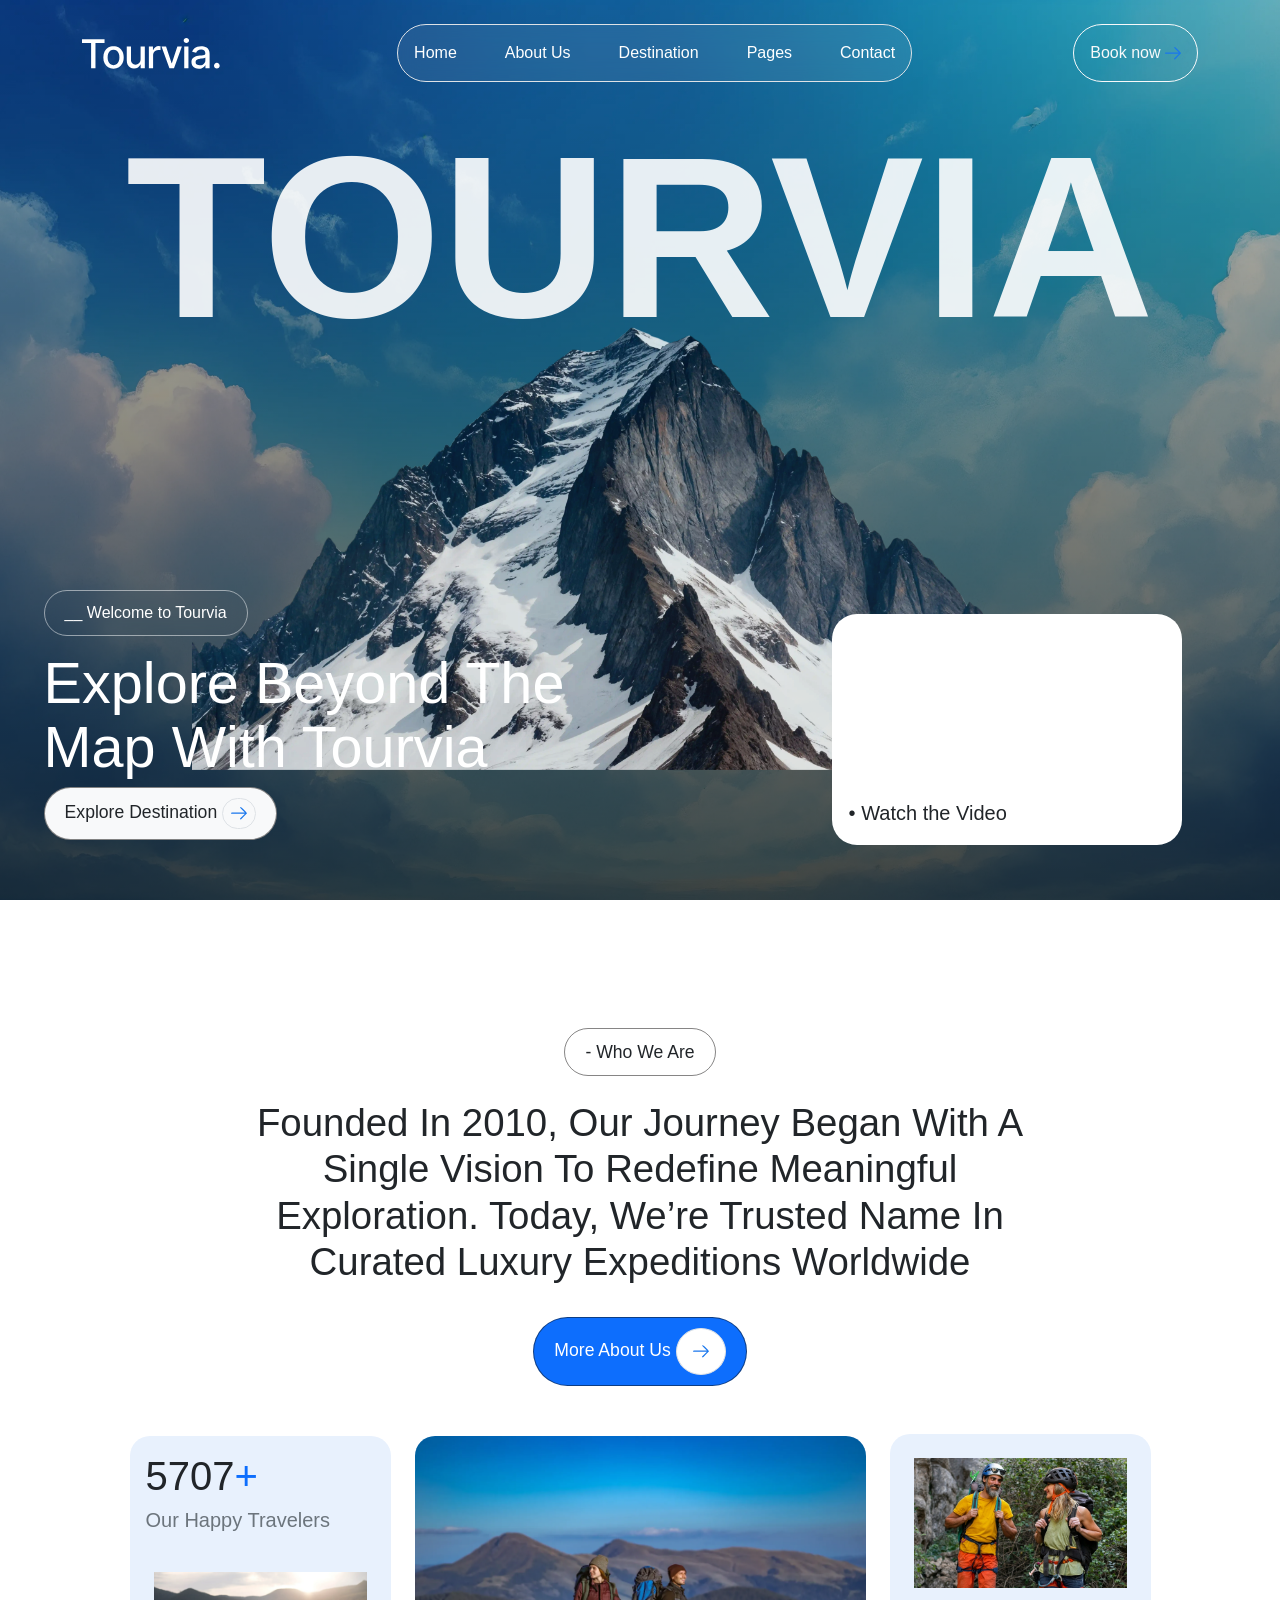
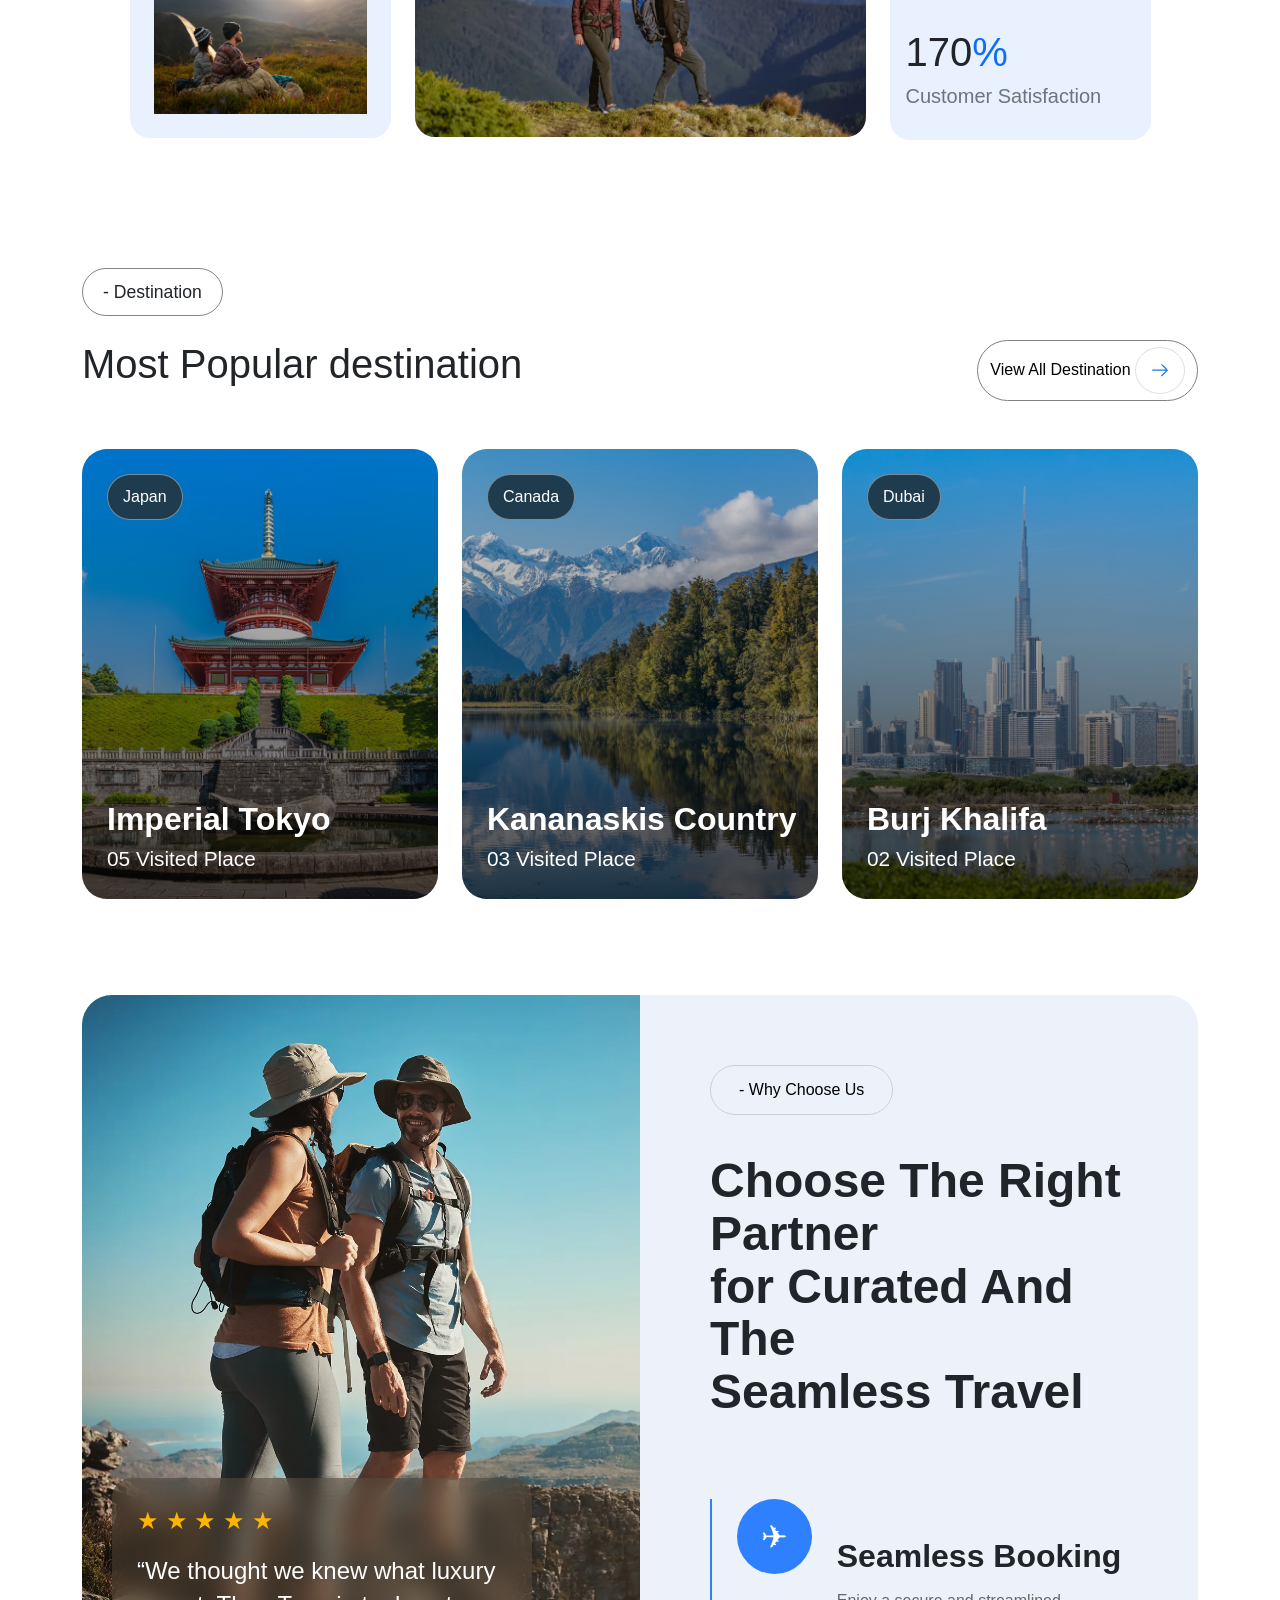
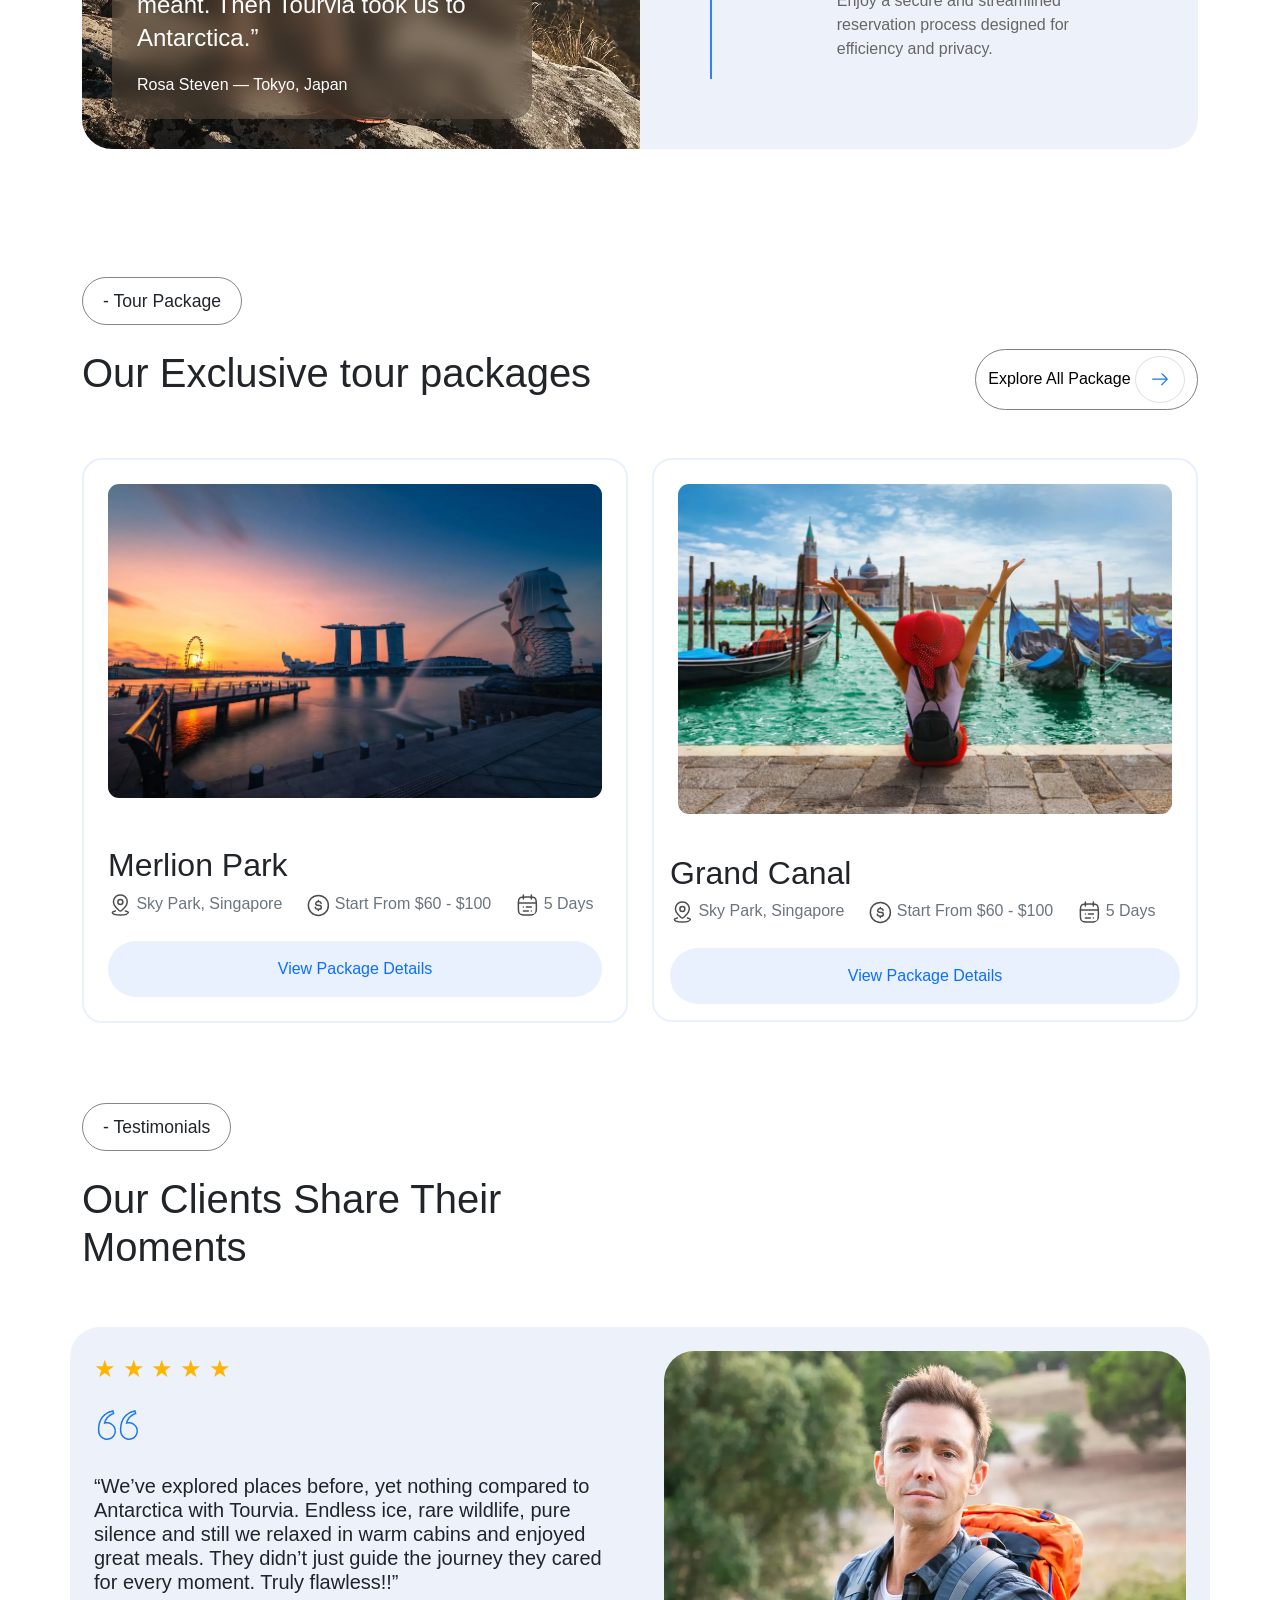
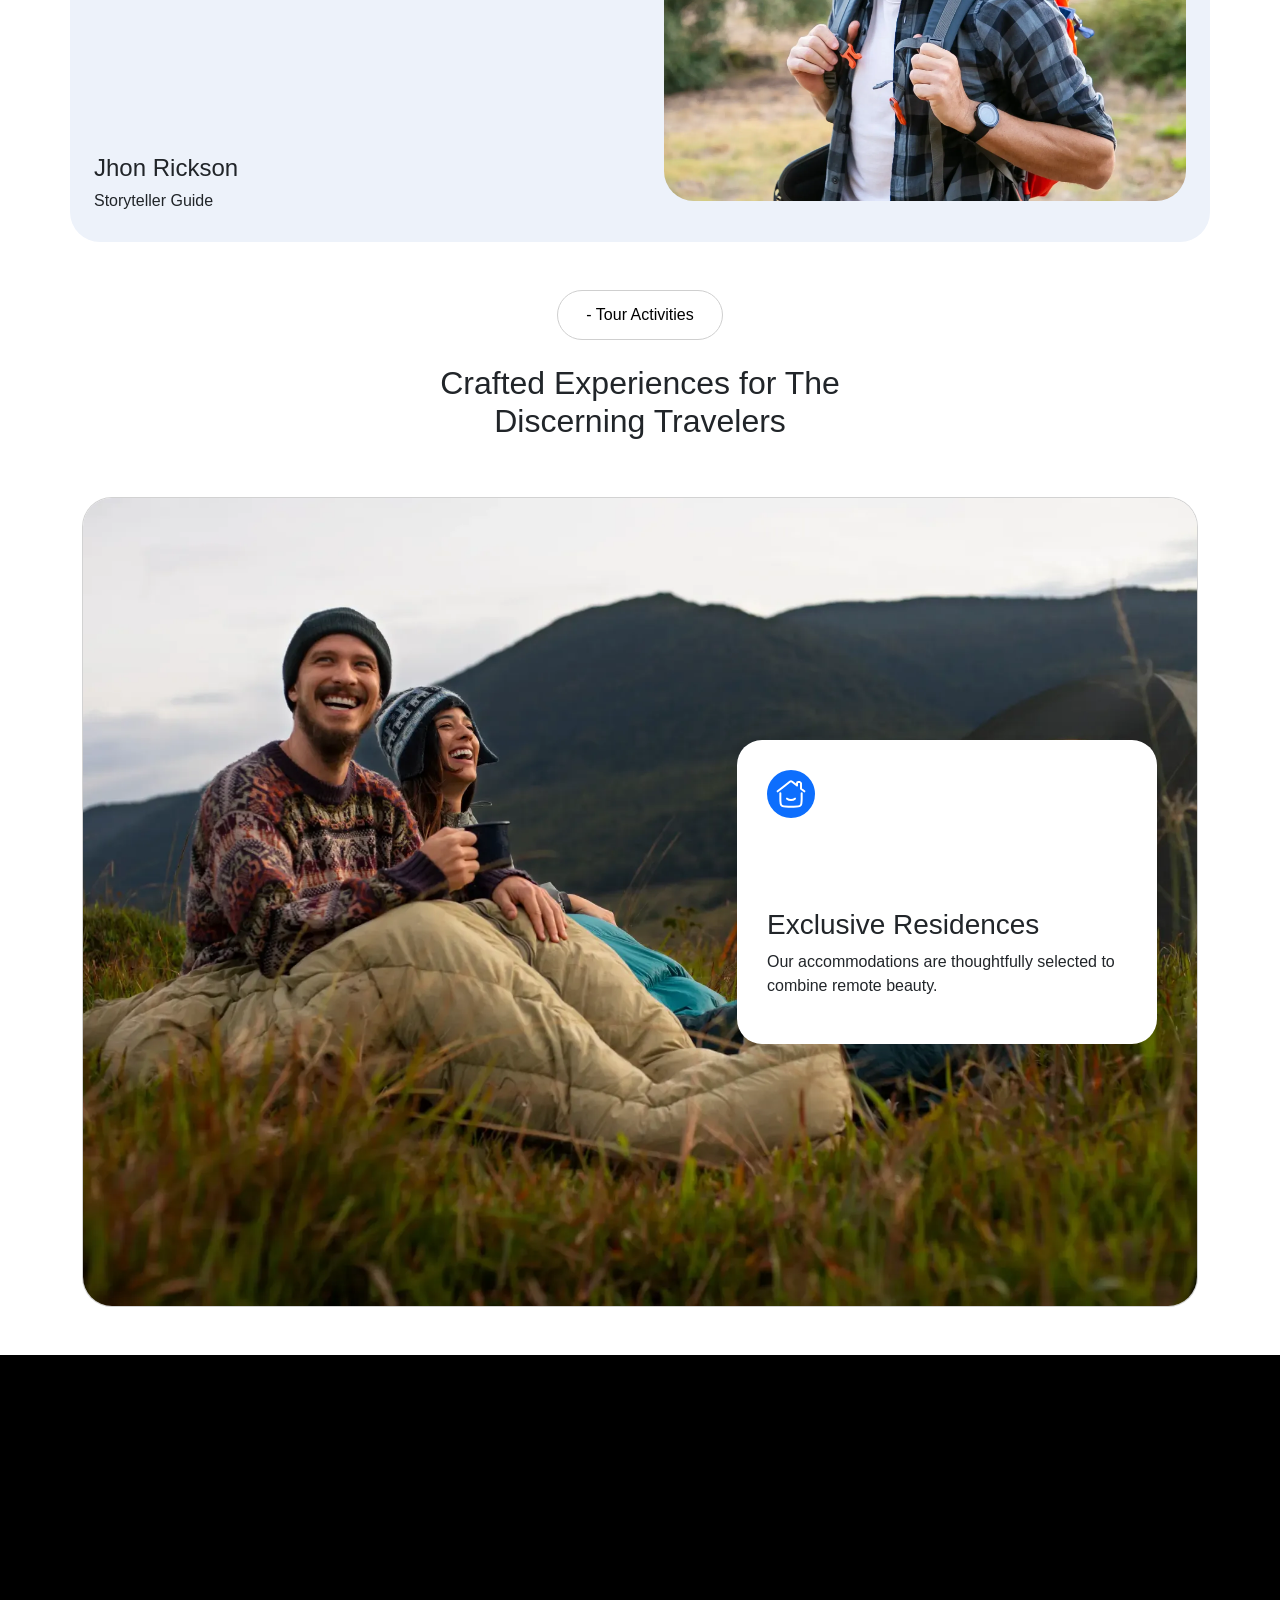
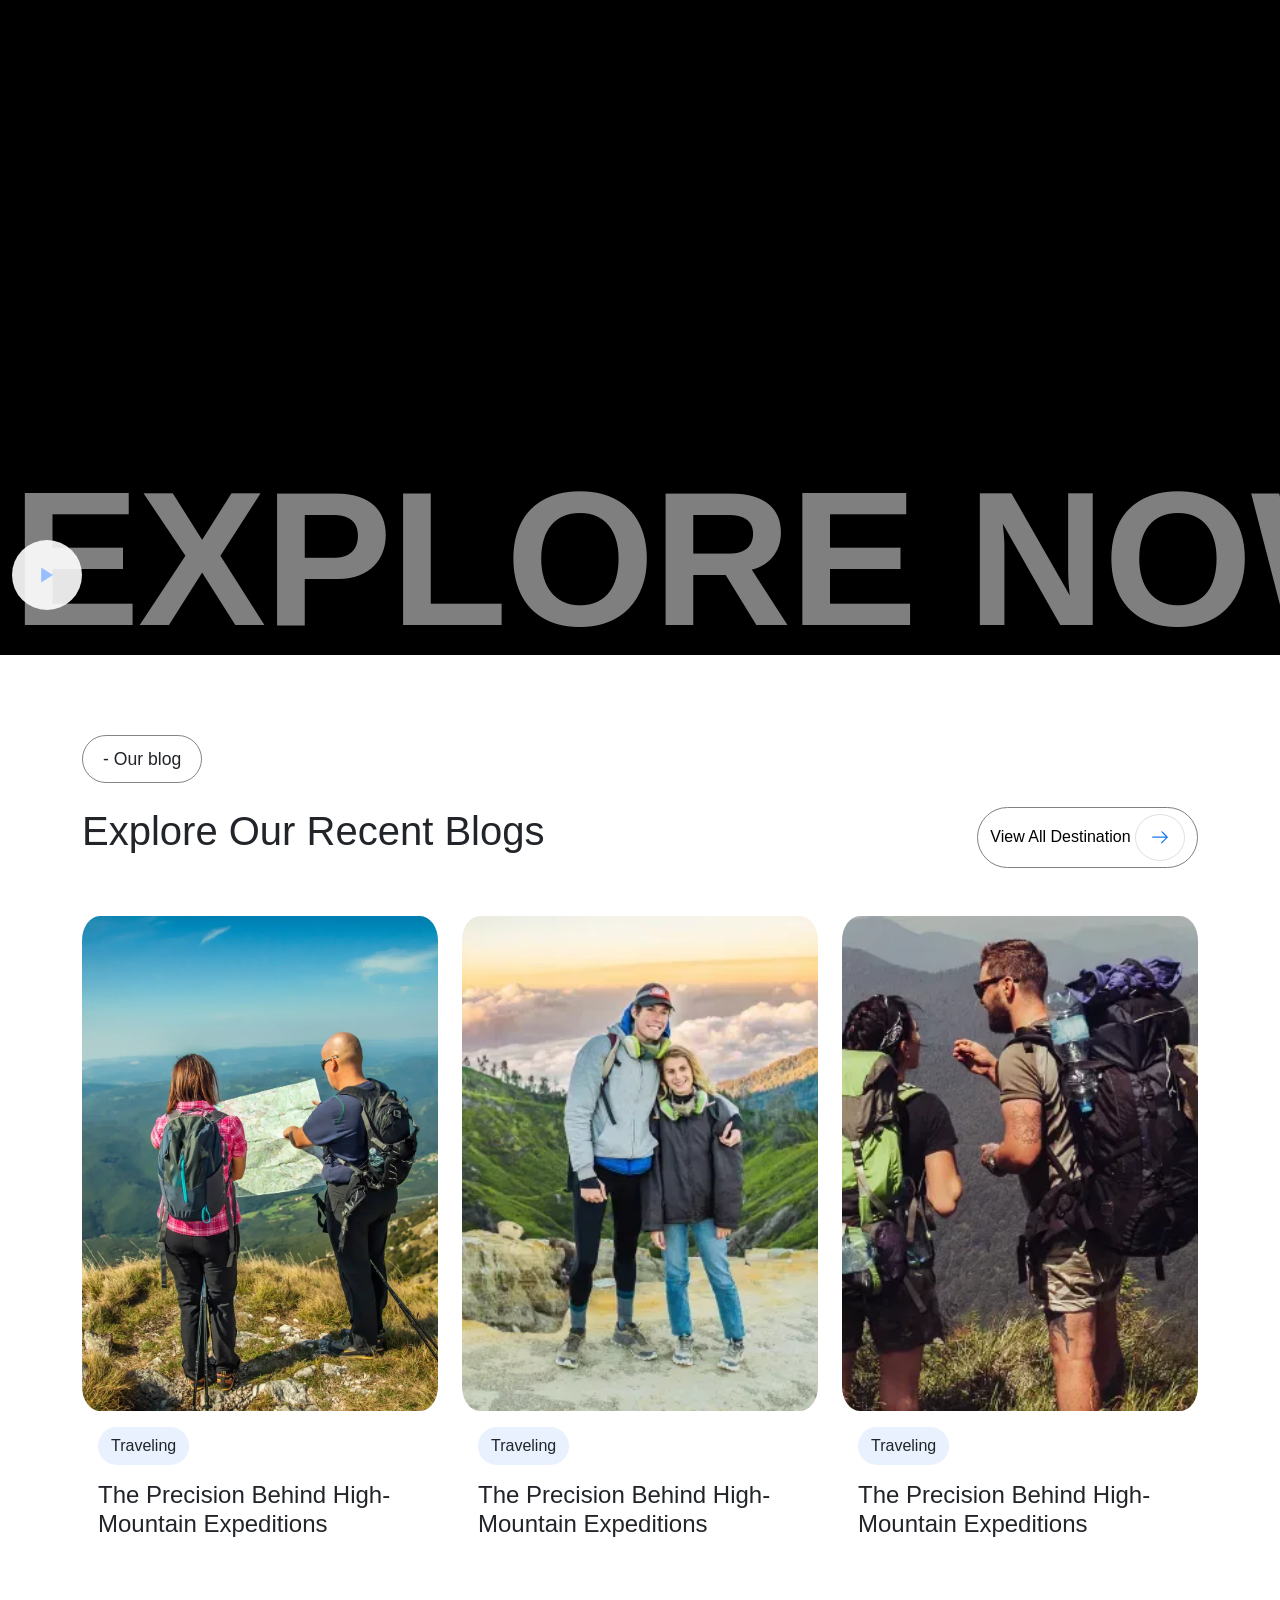
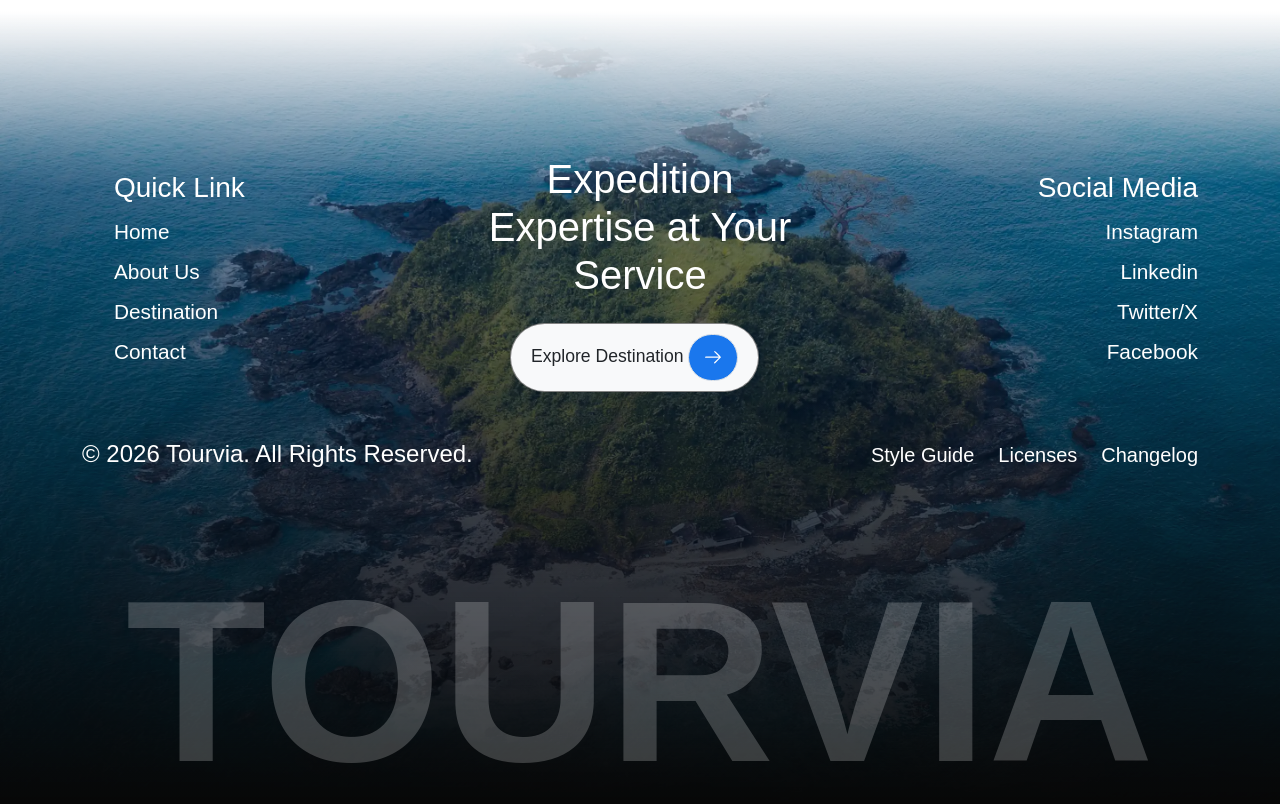
==== index.html @ 0fbc6fef "tourvia travel website" ====
<!doctype html>
<html lang="en">

<head>
    <meta charset="utf-8">
    <meta name="viewport" content="width=device-width, initial-scale=1">
    <title>Tourvia-Travel</title>
    <link rel="shortcut icon" href="./assest/favicon.svg" type="image/x-icon">
    <link href="https://cdn.jsdelivr.net/npm/bootstrap@5.3.8/dist/css/bootstrap.min.css" rel="stylesheet"
        integrity="sha384-sRIl4kxILFvY47J16cr9ZwB07vP4J8+LH7qKQnuqkuIAvNWLzeN8tE5YBujZqJLB" crossorigin="anonymous">
    <link rel="stylesheet" href="style.css">
</head>

<body>

    <section class="hero">
        <header>

            <nav class="navbar navbar-expand-lg mt-3">
                <div class="container">
                    <a class="navbar-brand" href="#"><img src="./assest/tourvia-logo.svg" alt=""></a>
                    <button class="navbar-toggler" type="button" data-bs-toggle="collapse"
                        data-bs-target="#navbarSupportedContent" aria-controls="navbarSupportedContent"
                        aria-expanded="false" aria-label="Toggle navigation">
                        <span class="navbar-toggler-icon"></span>
                    </button>
                    <div class="collapse navbar-collapse" id="navbarSupportedContent">
                        <ul class="navbar-nav  mx-auto border rounded-pill p-2">
                            <li class="nav-item">
                                <a class="nav-link active" aria-current="page" href="#">Home</a>
                            </li>
                            <li class="nav-item">
                                <a class="nav-link" href="#">About Us</a>
                            </li>
                            <li class="nav-item">
                                <a class="nav-link active" aria-current="page" href="#">Destination</a>
                            </li>
                            <li class="nav-item dropdown">
                                <a class="nav-link" href="#" role="button" data-bs-toggle="dropdown"
                                    aria-expanded="false">
                                    Pages
                                </a>

                            </li>
                            <li class="nav-item">
                                <a class="nav-link" aria-disabled="true">Contact</a>
                            </li>
                        </ul>
                        <form class="d-flex" role="search">
                            <button class="btn btn-outline-light rounded-pill p-3" type="submit">Book now <img
                                    src="./assest/arrow.svg" alt=""></button>
                        </form>
                    </div>

                </div>
            </nav>
        </header>

        <div class="container">
            <div class="row">
                <div class="col-12">
                    <h6 class="tourvia">TOURVIA</h6>
                    <img src="./assest/mountain-img.webp" alt="" class="img-fluid mountain">
                </div>
            </div>

            <div class="hero-content">
                <div class="container">
                    <div class="row align-items-end">
                        <div class="col-lg-7">
                            <div class="welcome-badge">
                                __ Welcome to Tourvia
                            </div>

                            <h1 class="hero-heading">
                                Explore Beyond The <br>
                                Map With Tourvia
                            </h1>

                            <button class="btn more btn-outline-primary text-dark bg-light">Explore Destination <img
                                    src="./assest/arrow.svg" alt="" class="border p-2 rounded-pill">
                            </button>
                        </div>

                        <div class="col-lg-5 d-flex justify-content-lg-end mt-4 mt-lg-0">
                            <div class="hero-content-right">
                                <div class="video">
                                    <div class="card video-card control">
                                        <video autoplay muted loop playsinline>
                                            <source src="./assest/vedio.mp4" type="video/mp4">
                                        </video>

                                        <div class="card-body">
                                            <h5>• Watch the Video</h5>
                                        </div>
                                    </div>
                                </div>
                            </div>
                        </div>

                    </div>
                </div>
            </div>
        </div>
    </section>

    <main>
        <section id="about">
            <div class="container mt-5">
                <div class="row">
                    <div class="col-12 d-flex justify-content-center align-items-center">
                        <button class="btn who-badge">
                            - Who We Are
                        </button>

                    </div>
                </div>

                <div class="row mt-4 text-center about-des">
                    <p>Founded in 2010, our journey Began With A <br>
                        Single Vision to Redefine Meaningful <br>
                        exploration. Today, we’re trusted name in <br>
                        curated luxury expeditions worldwide</p>
                </div>

                <div class="row mt-3">
                    <div class="col-12 d-flex justify-content-center align-items-center">
                        <button class="btn more bg-primary">More About Us <img src="./assest/arrow.svg" alt=""
                                class="border p-3 rounded-circle img"></button>
                    </div>
                </div>

                <div class="row mt-5 mb-5 d-flex justify-content-center align-items-center">
                    <div class="col-12 col-md-3">
                        <div class="card about-card">
                            <div class="card-body">
                                <h1 class="card-title about-card-title">5707<span class="text-primary">+</span></h1>
                                <h5 class="card-text text-secondary">Our Happy Travelers</h5>
                            </div>
                            <img src="./assest/about-card-img.webp" class="card-img-top p-4" alt="...">
                        </div>
                    </div>

                    <div class="col-12 col-md-5">
                        <div class="card about-card">
                            <img src="./assest/about-img-2.webp" class="card-img-top" alt="...">
                        </div>
                    </div>

                    <div class="col-12 col-md-3">
                        <div class="card about-card">
                            <img src="./assest/img-4.webp" class="card-img-top p-4" alt="...">
                            <div class="card-body mb-3">
                                <h1 class="card-title about-card-title">170<span class="text-primary">%</span></h1>
                                <h5 class="card-text text-secondary">Customer Satisfaction</h5>
                            </div>
                        </div>
                    </div>
                </div>
            </div>
        </section>

        <section id="destination">
            <div class="container">
                <div class="row">
                    <div class="col-12">
                        <button class="btn who-badge">
                            - Destination
                        </button>
                    </div>
                </div>

                <div class="row mb-5">
                    <div class="col-12 col-md-6 mt-4">
                        <h1>Most Popular destination</h1>
                    </div>

                    <div class="col-12 col-md-6 mt-4 text-end">
                        <button class="btn btn-outline-primary view-btn rounded-pill">View All Destination <img
                                src="./assest/arrow.svg" alt="" class="border p-3 rounded-circle"></button>
                    </div>
                </div>

                <div class="row mb-5 g-4">
                    <div class="col-12 col-md-4">
                        <div class="card destination-card">
                            <img src="./assest/destination-img.webp" class="card-img-top" alt="Japan">
                            <button class="destination-btn">
                                Japan
                            </button>
                            <div class="destination-content">
                                <h3>Imperial Tokyo</h3>
                                <p>05 Visited Place</p>
                            </div>

                        </div>
                    </div>

                    <div class="col-12 col-md-4">
                        <div class="card destination-card">
                            <img src="./assest/canada.webp" class="card-img-top" alt="Japan">
                            <button class="destination-btn">
                                Canada
                            </button>
                            <div class="destination-content">
                                <h3>Kananaskis Country</h3>
                                <p>03 Visited Place</p>
                            </div>
                        </div>
                    </div>

                    <div class="col-12 col-md-4">
                        <div class="card destination-card">
                            <img src="./assest/dubai.webp" class="card-img-top" alt="Japan">
                            <button class="destination-btn">
                                Dubai
                            </button>
                            <div class="destination-content">
                                <h3>Burj Khalifa</h3>
                                <p>02 Visited Place</p>
                            </div>
                        </div>
                    </div>
                </div>
            </div>
        </section>

        <section class="choose-section py-5">
            <div class="container">
                <div class="row g-0 choose-wrapper d-flex justify-content-between">
                    <div class="col-lg-6">
                        <div class="choose-image">
                            <img src="./assest/rating.webp" alt="travelers" class="img-fluid">
                            <div class="review-card">
                                <div class="stars">
                                    ★ ★ ★ ★ ★
                                </div>
                                <p>
                                    “We thought we knew what luxury meant.
                                    Then Tourvia took us to Antarctica.”
                                </p>
                                <h6>Rosa Steven — Tokyo, Japan</h6>
                            </div>

                        </div>
                    </div>
                    <div class="col-lg-6">
                        <div class="choose-content">
                            <button class="choose-btn">
                                - Why Choose Us
                            </button>
                            <h3>
                                Choose The Right Partner <br>
                                for Curated And The <br>
                                Seamless Travel
                            </h3>
                            <div class="feature-box">
                                <div class="feature-line"></div>
                                <div class="feature-icon">
                                    ✈
                                </div>
                                <div class="feature-text">
                                    <h3>Seamless Booking</h3>
                                    <p>
                                        Enjoy a secure and streamlined reservation
                                        process designed for efficiency and privacy.
                                    </p>
                                </div>
                            </div>
                        </div>
                    </div>
                </div>
            </div>
        </section>

        <section id="package">
            <div class="container">
                <div class="row">
                    <div class="col">
                        <button class="btn who-badge">
                            - Tour Package
                        </button>
                    </div>
                </div>

                <div class="row mb-5">
                    <div class="col-12 col-md-6 mt-4">
                        <h1>Our Exclusive tour packages</h1>
                    </div>

                    <div class="col-12 col-md-6 mt-4 text-end">
                        <button class="btn btn-outline-primary view-btn rounded-pill">Explore All Package <img
                                src="./assest/arrow.svg" alt="" class="border p-3 rounded-circle"></button>
                    </div>
                </div>

                <div class="row">
                    <div class="col-12 col-md-6">

                        <div class="card package-card">
                            <img src="./assest/merlion-park.webp" class="card-img-top p-4 package-img" alt="...">
                            <div class="card-body p-4">
                                <h2 class="card-title">Merlion Park</h2>
                                <div class="address d-flex gap-4 text-secondary">
                                    <h6> <img src="./assest/location.svg" alt=""> Sky Park, Singapore</h6>
                                    <h6> <img src="./assest/dolar-icon.svg" alt=""> Start From $60 - $100</h6>
                                    <h6> <img src="./assest/calender icon.svg" alt=""> 5 Days</h6>
                                </div>
                                <a href="#"
                                    class="btn package-btn btn-outline-primary d-grid mt-3 rounded-pill p-3 border-0">View
                                    Package Details</a>
                            </div>
                        </div>

                    </div>


                    <div class="col-12 col-md-6">

                        <div class="card package-card">
                            <img src="./assest/grand canal.webp" class="card-img-top p-4 package-img" alt="...">
                            <div class="card-body p-3">
                                <h2 class="card-title mt-0">Grand Canal</h2>
                                <div class="address d-flex gap-4 text-secondary">
                                    <h6> <img src="./assest/location.svg" alt=""> Sky Park, Singapore</h6>
                                    <h6> <img src="./assest/dolar-icon.svg" alt=""> Start From $60 - $100</h6>
                                    <h6> <img src="./assest/calender icon.svg" alt=""> 5 Days</h6>
                                </div>
                                <a href="#"
                                    class="btn package-btn btn-outline-primary d-grid mt-3 rounded-pill p-3 border-0">View
                                    Package Details</a>
                            </div>
                        </div>

                    </div>
                </div>
            </div>
        </section>

        <section id="testimonials">
            <div class="container">
                <div class="row">
                    <div class="col">
                        <button class="btn who-badge">
                            - Testimonials
                        </button>
                    </div>
                </div>

                <div class="row mb-5">
                    <div class="col-12 col-md-6 mt-4">
                        <h1>Our Clients Share Their Moments
                        </h1>
                    </div>
                </div>
            </div>

            <div class="container">
                <div class="row testimonials-wrapper">
                    <div class="col-lg-6 p-4">

                        <div class="stars">
                            ★ ★ ★ ★ ★
                        </div>

                        <img src="./assest/quote-icon.svg" alt="">
                        <h5 class="mt-4 mb-5">“We’ve explored places before, yet nothing compared to Antarctica with
                            Tourvia.
                            Endless ice,
                            rare wildlife, pure silence and still we relaxed in warm cabins and enjoyed great meals.
                            They didn’t just guide the journey they cared for every moment. Truly flawless!!” </h5>

                        <h4 class="mt-5 name">Jhon Rickson</h4>
                        <h6>Storyteller Guide</h6>
                    </div>

                    <div class="col-12 col-lg-6 p-4 text-end">
                        <img src="./assest/testimonials-img.webp" alt="" class="img-fluid testimonials-img">
                    </div>
                </div>
            </div>
        </section>

        <section id="tour" class="mt-5">

            <div class="container mt-5">
                <div class="row mt-5">
                    <div class="col-12 tour-col text-center">
                        <button class="choose-btn">
                            - Tour Activities
                        </button>
                        <h2 class="mt-4">
                            Crafted Experiences for The <br>
                            Discerning Travelers
                        </h2>

                    </div>
                </div>

                <div class="row mt-5 mb-5">
                    <div class="col-12">

                        <div class="card tour-card">
                            <img src="./assest/tour-img.webp" class="card-img-top img-fluid" alt="...">

                            <div class="tour-info-card" id="tourCard1">
                                <div class="tour-icon">
                                    <img src="./assest/residence.svg" alt="" class="bg-primary rounded-circle p-2">
                                </div>
                                <h3 class="tour-title">Exclusive Residences</h3>
                                <p class="tour-desc">Our accommodations are thoughtfully selected to combine remote
                                    beauty.</p>
                            </div>

                            <div class="tour-info-card" id="tourCard2">
                                <div class="tour-icon">
                                    <img src="./assest/residence.svg" alt="">
                                </div>
                                <h3 class="tour-title">Exceptional Packages</h3>
                                <p class="tour-desc">Our journeys are thoughtfully structured to deliver exceptional
                                    experiences.</p>
                            </div>

                            <div class="tour-info-card" id="tourCard3">
                                <div class="tour-icon">
                                    <img src="./assest/residence.svg" alt="">
                                </div>
                                <h3 class="tour-title">Seamless Booking</h3>
                                <p class="tour-desc">Enjoy a secure and streamlined reservation process designed for
                                    efficiency.</p>
                            </div>
                        </div>
                    </div>
                </div>
            </div>
        </section>

        <section class="video-section">
            <div class="container-fluid mb-5">
                <div class="row">
                    <div class="video-text">
                        <div class="video-text-track">
                            <span>EXPLORE NOW&nbsp;&nbsp;&nbsp;</span>
                            <span>EXPLORE NOW&nbsp;&nbsp;&nbsp;</span>
                            <span>EXPLORE NOW&nbsp;&nbsp;&nbsp;</span>
                            <span>EXPLORE NOW&nbsp;&nbsp;&nbsp;</span>
                            <span aria-hidden="true">EXPLORE NOW&nbsp;&nbsp;&nbsp;</span>
                            <span aria-hidden="true">EXPLORE NOW&nbsp;&nbsp;&nbsp;</span>
                            <span aria-hidden="true">EXPLORE NOW&nbsp;&nbsp;&nbsp;</span>
                            <span aria-hidden="true">EXPLORE NOW&nbsp;&nbsp;&nbsp;</span>
                        </div>
                    </div>
                    <div class="video-play-wrapper">
                        <video autoplay muted loop playsinline class="bg-video">
                            <source src="./assest/explore.mp4" type="video/mp4">
                        </video>
                        <button class="play-btn">
                            <svg width="20" height="20" viewBox="0 0 24 24" fill="#2f80ff">
                                <polygon points="5,3 19,12 5,21" />
                            </svg>
                        </button>
                    </div>
                </div>
            </div>
        </section>

        <section id="block">
            <div class="container">
                <div class="row">
                    <div class="col-12">
                        <button class="btn who-badge">
                            - Our blog
                        </button>
                    </div>
                </div>

                <div class="row mb-5">
                    <div class="col-12 col-md-6 mt-4">
                        <h1>Explore Our Recent Blogs</h1>
                    </div>

                    <div class="col-12 col-md-6 mt-4 text-end">
                        <button class="btn btn-outline-primary view-btn rounded-pill">View All Destination <img
                                src="./assest/arrow.svg" alt="" class="border p-3 rounded-circle">
                    </div>
                </div>

                <div class="row">

                    <div class="col-12 col-md-4">

                        <div class="card blog-card border-0">
                            <img src="./assest/69af9604874b345ce9489f65_couple-looking-map-nanos-plateau-slovenia-overlooking-vipava-valley-p-2000.webp"
                                class="card-img-top blog-img img-fluid" alt="...">
                            <div class="card-body">
                                <a href="#" class="btn travel-btn rounded-pill">Traveling</a>

                                <h4 class="card-title mt-3">The Precision Behind High-Mountain Expeditions</h4>

                            </div>
                        </div>
                    </div>

                    <div class="col-12 col-md-4">

                        <div class="card blog-card border-0">
                            <img src="./assest/69a93dbfc8935ad257159ca0_blog-img-2-p-800.webp"
                                class="card-img-top blog-img img-fluid" alt="...">
                            <div class="card-body">
                                <a href="#" class="btn travel-btn rounded-pill">Traveling</a>

                                <h4 class="card-title mt-3">The Precision Behind High-Mountain Expeditions</h4>

                            </div>
                        </div>
                    </div>

                    <div class="col-12 col-md-4">

                        <div class="card blog-card border-0">
                            <img src="./assest/blog-img-3-p-800.webp" class="card-img-top blog-img img-fluid" alt="...">
                            <div class="card-body">
                                <a href="#" class="btn travel-btn rounded-pill">Traveling</a>

                                <h4 class="card-title mt-3">The Precision Behind High-Mountain Expeditions</h4>

                            </div>
                        </div>
                    </div>
                </div>
            </div>
        </section>

    </main>

    <footer>

        <div class="footer mt-5">

            <div class="container mt-5">

                <div class="row mt-5 d-flex justify-content-between">
                    <div class="col-12 col-md-4 text-white">

                        <ul class="mt-5 footer-link">
                            <li>
                                <h3>Quick Link</h3>
                            </li>
                            <li>Home</li>
                            <li>About Us</li>
                            <li>Destination</li>
                            <li>Contact</li>
                        </ul>
                    </div>

                    <div class="col-12 col-md-4 mt-5">

                        <h1 class="service text-center">Expedition Expertise at
                            Your Service</h1>

                        <button class="btn more btn-outline-primary text-dark bg-light ms-5 mt-3">Explore Destination
                            <img src="./assest/arrow-white.svg" alt="" class="border p-3 rounded-pill arrow-white">
                        </button>
                    </div>

                    <div class="col-12 col-md-4 text-white text-end">

                        <ul class="mt-5 footer-link">
                            <li>
                                <h3>Social Media</h3>
                            </li>
                            <li>Instagram</li>
                            <li>Linkedin</li>
                            <li>Twitter/X</li>
                            <li>Facebook</li>
                        </ul>
                    </div>
                </div>

                <div class="row mt-5 d-flex justify-content-between">
                    <div class="col-12 col-md-6">
                        <h4 class="text-white">© 2026 Tourvia. All Rights Reserved.</h4>
                    </div>

                    <div class="col-12 col-md-6">
                        <ul class="text-white d-flex gap-4 fs-5 text-end justify-content-end ">
                            <li>Style Guide</li>
                            <li>Licenses</li>
                            <li> Changelog</li>

                        </ul>
                </div>
                </div>

               <div class="row mt-5">
                <div class="col-12">
                    <h6 class="tourvia-2 text-white">TOURVIA</h6>
                    <img src="./assest/mountain-img.webp" alt="" class="img-fluid mountain">
                </div>
            </div>
            </div>
        </div>






    </footer>


    <script>

        const tourSection = document.getElementById('tour'); // targets the section
        const cards = [
            { el: document.getElementById('tourCard1'), start: 120, end: 10 },
            { el: document.getElementById('tourCard2'), start: 160, end: 45 },
            { el: document.getElementById('tourCard3'), start: 200, end: 80 },
        ];

        window.addEventListener('scroll', () => {
            const rect = tourSection.getBoundingClientRect();
            const windowHeight = window.innerHeight;

            // progress 0 = section top hits bottom of screen, 1 = section top hits top of screen
            const progress = (windowHeight - rect.top) / (windowHeight + rect.height);
            const clamped = Math.min(Math.max(progress, 0), 1);

            cards.forEach(card => {
                if (!card.el) return;
                const topPercent = card.start - (clamped * (card.start - card.end));
                card.el.style.top = topPercent + '%';
            });
        });
    </script>


    <script src="https://cdn.jsdelivr.net/npm/bootstrap@5.3.8/dist/js/bootstrap.bundle.min.js"
        integrity="sha384-FKyoEForCGlyvwx9Hj09JcYn3nv7wiPVlz7YYwJrWVcXK/BmnVDxM+D2scQbITxI"
        crossorigin="anonymous"></script>
</body>

</html>
---- style.css ----
* {
  margin: 0;
  padding: 0;
  box-sizing: border-box;
}

body {
  overflow-x: hidden;
  font-family: sans-serif;
}

.hero {
  position: relative;
  width: 100%;
  min-height: 100vh;
  overflow: hidden;
  background-image: url("./assest/hero-bg-image.webp");
  background-size: cover;
  background-position: center;
  background-repeat: no-repeat;
  color: white;
}

/* dark overlay */
.hero::before {
  content: "";
  position: absolute;
  inset: 0;
  background: linear-gradient(
    to bottom,
    rgba(0, 0, 0, 0.2),
    rgba(0, 0, 0, 0.7)
  );
  z-index: 1;
}

header {
  position: relative;
  z-index: 10;
}

.navbar-nav {
  gap: 2rem;
  background: rgba(255, 255, 255, 0.08);
  backdrop-filter: blur(10px);
}

.nav-link {
  color: white !important;
  font-size: 1rem;
}

.btn {
  font-size: 1rem;
}

/* big text */
.tourvia {
  position: relative;
  z-index: 2;
  font-size: clamp(5rem, 18vw, 17rem);
  text-align: center;
  font-weight: 700;
  opacity: 0.9;
  line-height: 1;
  margin-top: 2rem;
}

/* mountain image */
.mountain {
  position: absolute;
  top: 36%;
  left: 50%;
  transform: translateX(-50%);
  width: 70%;
  max-width: 900px;
  z-index: 3;
  opacity: 0.6;
}

/* bottom content */
.hero-content {
  position: absolute;
  bottom: 60px;
  left: -3%;
  width: 100%;
  z-index: 5;
}

.welcome-badge {
  display: inline-flex;
  align-items: center;
  padding: 10px 20px;
  border: 1px solid rgba(255, 255, 255, 0.5);
  border-radius: 50px;
  font-size: 1rem;
  margin-bottom: 1rem;
  backdrop-filter: blur(10px);
}

.hero-heading {
  font-size: clamp(1rem, 4.5vw, 5rem);
  font-weight: 200;
  line-height: 1.1;
  max-width: 700px;
}
.hero-content-right {
  position: absolute;
  right: 60px;
  bottom: -5px;
  z-index: 6;
}
.video-card {
  width: 350px !important;
  border-radius: 25px;
  padding: 12px;
  background: white;
  border: none;
  overflow: hidden;
}
.video-card .card-body {
  padding: 12px 5px 0;
}
.who-badge {
  padding: 10px 20px;
  border: 1px solid rgba(14, 12, 12, 0.5);
  border-radius: 50px;
  font-size: 1.1rem;
  margin-top: 5rem;
}
.about-des {
  text-transform: capitalize;
  font-size: clamp(1rem, 3vw, 4rem);
  font-weight: 540;
  line-height: 1.2;
}
.more {
  padding: 10px 20px;
  border: 1px solid rgba(14, 12, 12, 0.5);
  border-radius: 50px;
  font-size: 1.1rem;
  color: white;
}
.img {
  background-color: white;
}
.about-card {
  background-color: #e8f1fd;
  border: none;
  border-radius: 20px;
}
.about-card img {
  border-radius: 20px;
}
.view-btn {
  color: black;
  border: 1px solid grey;
}
.destination-card {
  position: relative;
  overflow: hidden;
  border-radius: 25px;
  border: none;
  height: 450px;
}

.destination-card img {
  width: 100%;
  height: 100%;
  object-fit: cover;
  transition: 0.5s;
}
.destination-card::before {
  content: "";
  position: absolute;
  inset: 0;
  background: linear-gradient(to top, rgba(0, 0, 0, 0.7), rgba(0, 0, 0, 0.1));
  background: linear-gradient();
  z-index: 1;
}

.destination-card:hover img {
  transform: scale(1.05);
}
.destination-btn {
  position: absolute;
  top: 25px;
  left: 25px;
  z-index: 2;

  border: 1px solid rgba(255, 255, 255, 0.4);
  background: #1f3c4e;
  backdrop-filter: blur(10px);

  color: white;
  padding: 10px 15px;
  border-radius: 50px;
  font-size: 1rem;
}

.destination-content {
  position: absolute;
  left: 25px;
  bottom: 25px;
  z-index: 2;
  color: white;
}

.destination-content h3 {
  font-size: 2rem;
  font-weight: 600;
  margin-bottom: 5px;
}

.destination-content p {
  font-size: 1.3rem;
  margin: 0;
}
.choose-section {
  padding: 80px 0;
}

.choose-wrapper {
  border-radius: 30px;
  overflow: hidden;
  background: #edf2fa;
}

.choose-image {
  position: relative;
  height: 100%;
}

.choose-image img {
  width: 100%;
  height: 100%;
  object-fit: cover;
}

.review-card {
  position: absolute;
  left: 30px;
  bottom: 30px;

  width: 420px;
  max-width: calc(100% - 60px);

  background: rgba(83, 68, 55, 0.5);
  backdrop-filter: blur(12px);

  border-radius: 20px;
  padding: 25px;

  color: white;
}

.stars {
  color: #ffb400;
  font-size: 1.5rem;
  margin-bottom: 15px;
}

.review-card p {
  font-size: 1.5rem;
  line-height: 1.4;
  margin-bottom: 20px;
}

.review-card h6 {
  font-size: 1rem;
  margin: 0;
}

.choose-content {
  padding: 70px;
  height: 100%;

  display: flex;
  flex-direction: column;
  justify-content: space-between;
}

.choose-btn {
  width: fit-content;

  padding: 12px 28px;
  border-radius: 50px;

  border: 1px solid #cfcfcf;
  background: transparent;

  font-size: 1rem;
}

.choose-content h3 {
  font-size: 3rem;
  line-height: 1.1;
  font-weight: 600;

  margin: 40px 0 80px;
}

/* FEATURE */
.feature-box {
  display: flex;
  gap: 25px;
  align-items: flex-start;
}

.feature-line {
  width: 3px;
  height: 180px;
  background: #2f80ff;
}

.feature-icon {
  width: 75px;
  height: 75px;

  border-radius: 50%;
  background: #2f80ff;

  display: flex;
  align-items: center;
  justify-content: center;

  color: white;
  font-size: 2rem;

  flex-shrink: 0;
}

.feature-text h3 {
  font-size: 2rem;
  margin-bottom: 15px;
}

.feature-text p {
  font-size: 1rem;
  color: #666;
  max-width: 500px;
}
.package-card {
  border-radius: 20px;
  border: 2px solid #e8f1fd;
}
.package-btn {
  background-color: #e8f1fd;
}
.package-card img {
  border-radius: 35px !important;
}
.testimonials-wrapper {
  border-radius: 30px;
  overflow: hidden;
  background: #edf2fa;
}

.name {
  margin-top: 10rem !important;
}
.testimonials-img {
  max-height: 450px;
  width: 100%;
  border-radius: 30px;
  object-fit: cover;
}
.tour-card {
  position: relative;
  height: 90vh;
  border-radius: 30px;
  overflow: hidden; /* important */
}

.tour-card > img {
  width: 100%;
  height: 100%;
  object-fit: cover;
}

.tour-info-card {
  position: absolute;
  right: 40px;
  width: 420px;
  top: 50%;

  background: white;
  border-radius: 25px;
  padding: 30px;

  box-shadow: 0 10px 30px rgba(0, 0, 0, 0.15);

  transition: 0.3s ease;
}
.tour-title {
  margin-top: 90px;
}

#tourCard1 {
  top: 30% !important;
}

#tourCard2 {
  top: 50%;
}

#tourCard3 {
  top: 75%;
}
.video {
  width: 100%;
}
.video-section {
  position: relative;
  width: 100%;
  height: 100vh !important;
  min-height: 600px;
  overflow: hidden;
  display: flex;
  align-items: center;
  justify-content: center;
  background: #000; /* ← add this so no grey shows */
}

.bg-video {
  position: relative;
  top: 50%; /* ← add these */
  left: 50%; /* ← add these */
  transform: translate(-50%, -50%); /* ← add this */
  min-width: 100%;
  min-height: 100%;
  width: auto;
  height: auto;
  object-fit: cover;
  z-index: 1;
}

.bg-video::before {
  content: "";
  position: absolute;
  inset: 0;
  background: rgba(0, 0, 0, 0.85);
  z-index: 2;
}

.video-text {
  position: absolute;
  bottom: 0;
  left: 0;
  width: 100%;
  font-size: clamp(4rem, 15vw, 14rem); /* slightly smaller */
  font-weight: 900;
  color: white;
  opacity: 0.5;
  white-space: nowrap;
  z-index: 5;
  line-height: 1;
  letter-spacing: -2px;
  user-select: none;
  will-change: transform;
  overflow: hidden;
  padding-bottom: 0;
}

/* seamless, non-stop marquee for EXPLORE NOW */
.video-text-track {
  display: inline-flex;
  width: max-content;
  animation: marquee-scroll 18s linear infinite;
}

.video-text-track span {
  display: inline-block;
}

@keyframes marquee-scroll {
  from {
    transform: translateX(0);
  }
  to {
    /* shifts exactly one full "set" (4 spans) so the loop is seamless */
    transform: translateX(-50%);
  }
}

.video-play-wrapper {
  position: relative;
  z-index: 4;
}

.play-btn {
  width: 70px;
  height: 70px;
  border-radius: 50%;
  background: rgba(255, 255, 255, 0.9);
  border: none;
  display: flex;
  align-items: center;
  justify-content: center;
  cursor: pointer;
  transition:
    transform 0.2s,
    background 0.2s;
}

.play-btn:hover {
  transform: scale(1.1);
  background: #fff;
}
.travel-btn {
  background-color: #e8f1fd;
}

.blog-img {
  height: 55vh !important;
  object-fit: cover;
  border-radius: 5%;
}

.footer {
  min-height: 700px;   /* pick whatever suits your design */
  background-image:
    linear-gradient(#fff, #00255480 22%, #070707), url(./assest/footer-img.webp);
  background-position:
    0 0,
    50% 80%;
  background-repeat: repeat, no-repeat;
  background-size: auto, cover;
}
.footer-link{

  margin-top: 10rem !important;
  list-style: none;
  font-size: 1.3rem;
  line-height: 2.5rem;
}
.service{

  margin-top: 6rem !important;
  color: white;
  font-weight: 500;
}

.arrow-white{
background-color: #1A77ED;
}
ul{

  list-style: none;
}
.tourvia-2 {
  position: relative;
  z-index: 2;
  font-size: clamp(5rem, 18vw, 17rem);
  text-align: center;
  font-weight: 700;
  opacity: 0.2;
  line-height: 1;
  margin-top: 2rem;
}

/* ===== HOVER EFFECTS ===== */

/* nav links */
.nav-link {
  transition: color 0.3s ease, opacity 0.3s ease;
}
.nav-link:hover {
  color: #ffb400 !important;
  opacity: 0.85;
}

/* generic buttons */
.btn {
  transition: transform 0.25s ease, box-shadow 0.25s ease, background-color 0.25s ease, color 0.25s ease;
}
.btn:hover {
  transform: translateY(-3px);
}

.more:hover,
.who-badge:hover,
.choose-btn:hover,
.view-btn:hover,
.travel-btn:hover {
  background-color: #1a77ed;
  border-color: #1a77ed;
  color: #fff !important;
  box-shadow: 0 8px 20px rgba(26, 119, 237, 0.35);
}

/* destination card */
.destination-card {
  transition: box-shadow 0.35s ease;
}
.destination-card:hover {
  box-shadow: 0 15px 35px rgba(0, 0, 0, 0.25);
}

.destination-btn {
  transition: background 0.3s ease, transform 0.3s ease;
}
.destination-btn:hover {
  background: #1a77ed;
  transform: scale(1.05);
}

/* video card */
.video-card {
  transition: transform 0.35s ease, box-shadow 0.35s ease;
}
.video-card:hover {
  transform: translateY(-6px);
  box-shadow: 0 20px 40px rgba(0, 0, 0, 0.25);
}

/* about card */
.about-card {
  transition: transform 0.35s ease, box-shadow 0.35s ease;
}
.about-card:hover {
  transform: translateY(-6px);
  box-shadow: 0 15px 30px rgba(0, 0, 0, 0.12);
}

/* package card */
.package-card {
  transition: transform 0.35s ease, box-shadow 0.35s ease, border-color 0.35s ease;
}
.package-card:hover {
  transform: translateY(-6px);
  box-shadow: 0 15px 30px rgba(0, 0, 0, 0.12);
  border-color: #1a77ed;
}

/* blog card image */
.blog-img {
  transition: transform 0.5s ease, filter 0.5s ease;
}
.blog-card:hover .blog-img {
  transform: scale(1.05);
  filter: brightness(0.9);
}

/* play button already has a hover rule above; add subtle glow */
.play-btn:hover {
  box-shadow: 0 0 0 8px rgba(255, 255, 255, 0.15);
}

/* footer quick links */
.footer-link li {
  transition: color 0.3s ease, padding-left 0.3s ease;
  cursor: pointer;
}
.footer-link li:hover {
  color: #1a77ed;
  padding-left: 6px;
}

/* tour info cards */
.tour-info-card {
  transition: transform 0.3s ease, box-shadow 0.3s ease;
}
.tour-info-card:hover {
  transform: scale(1.03);
  box-shadow: 0 15px 35px rgba(0, 0, 0, 0.25);
}
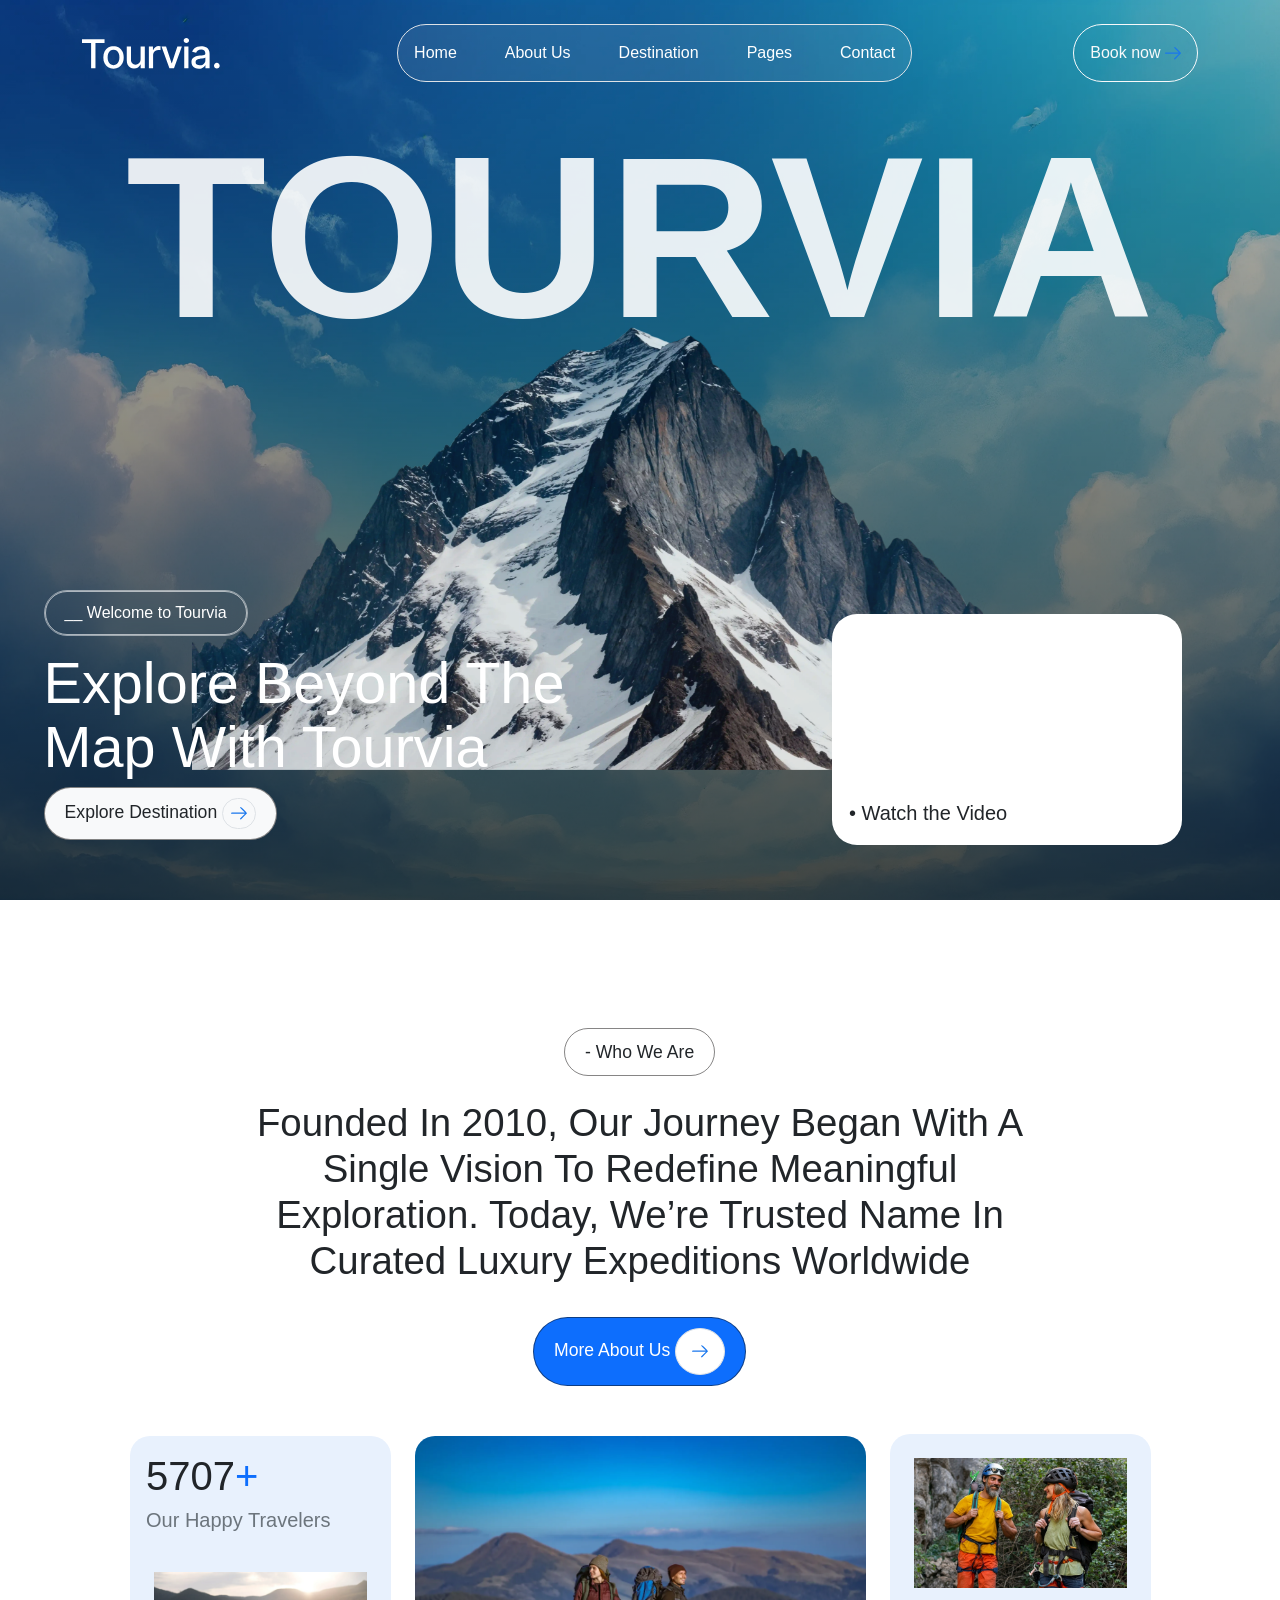
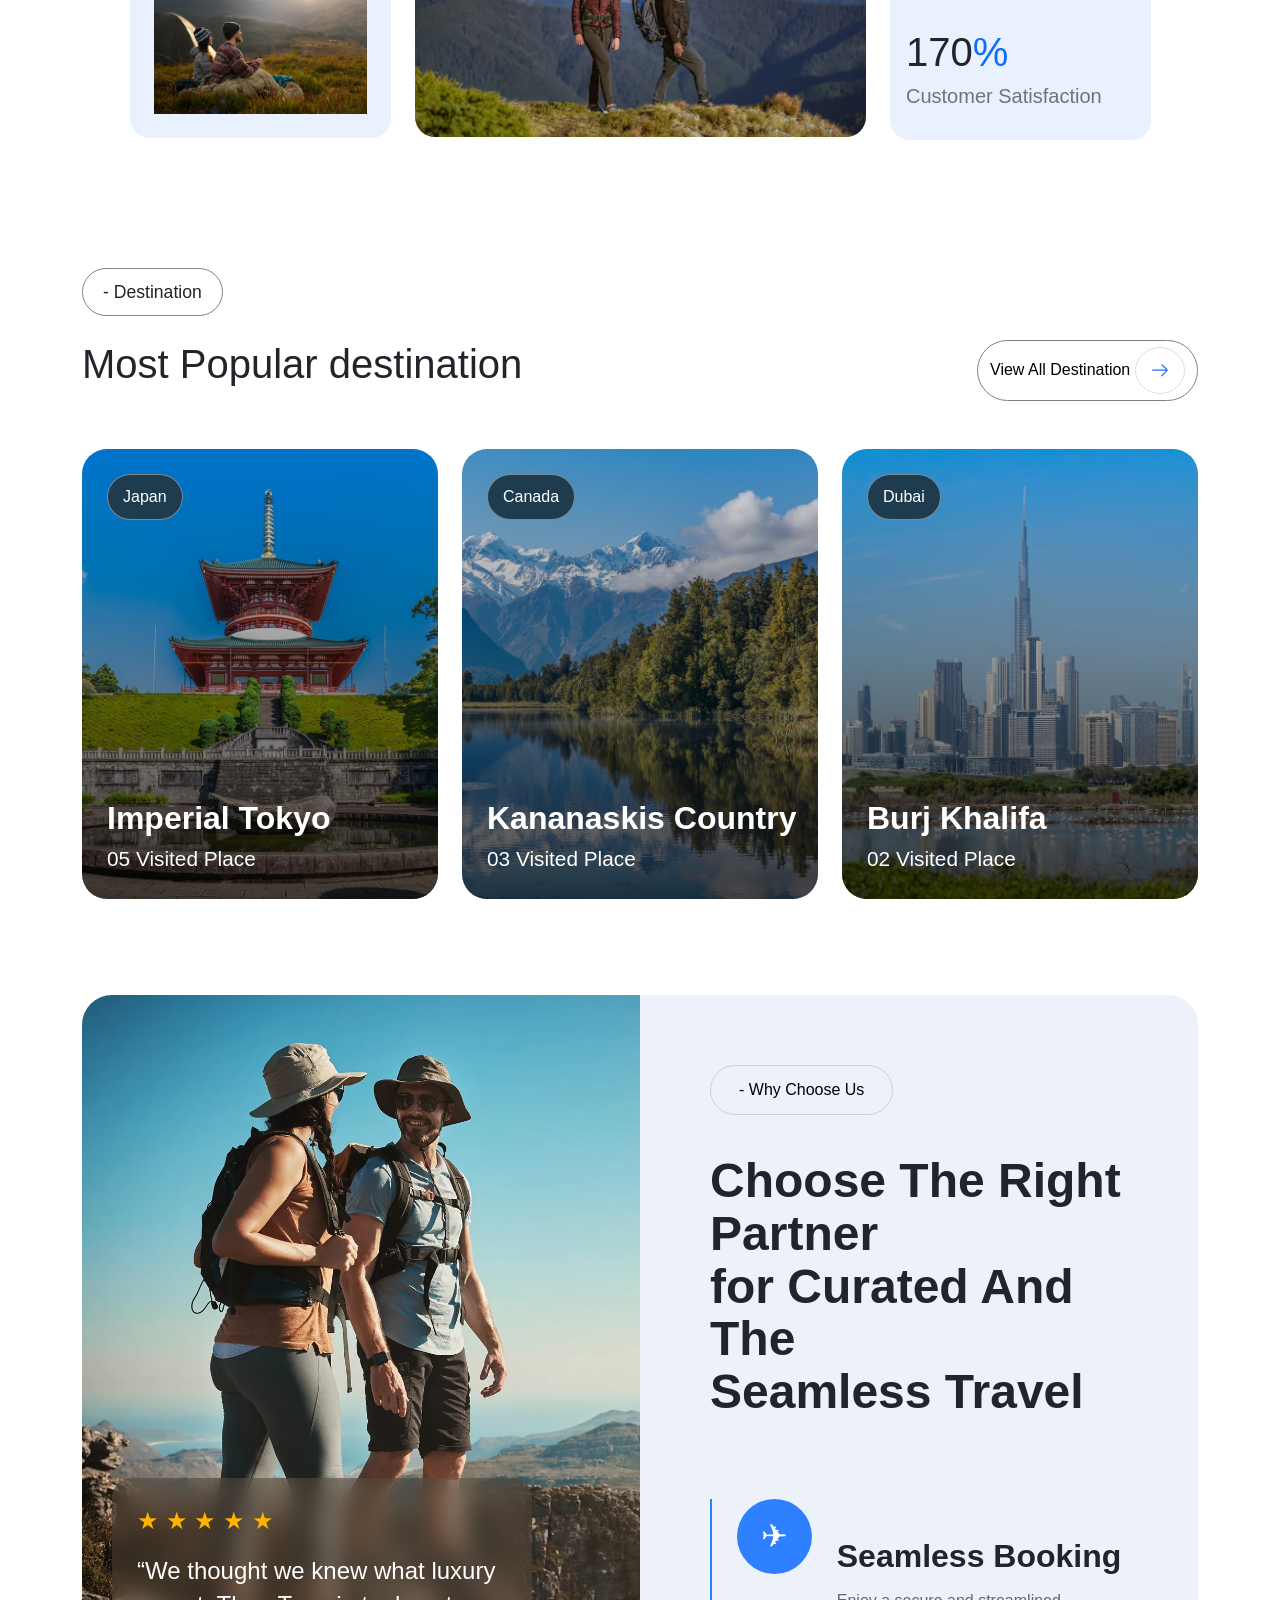
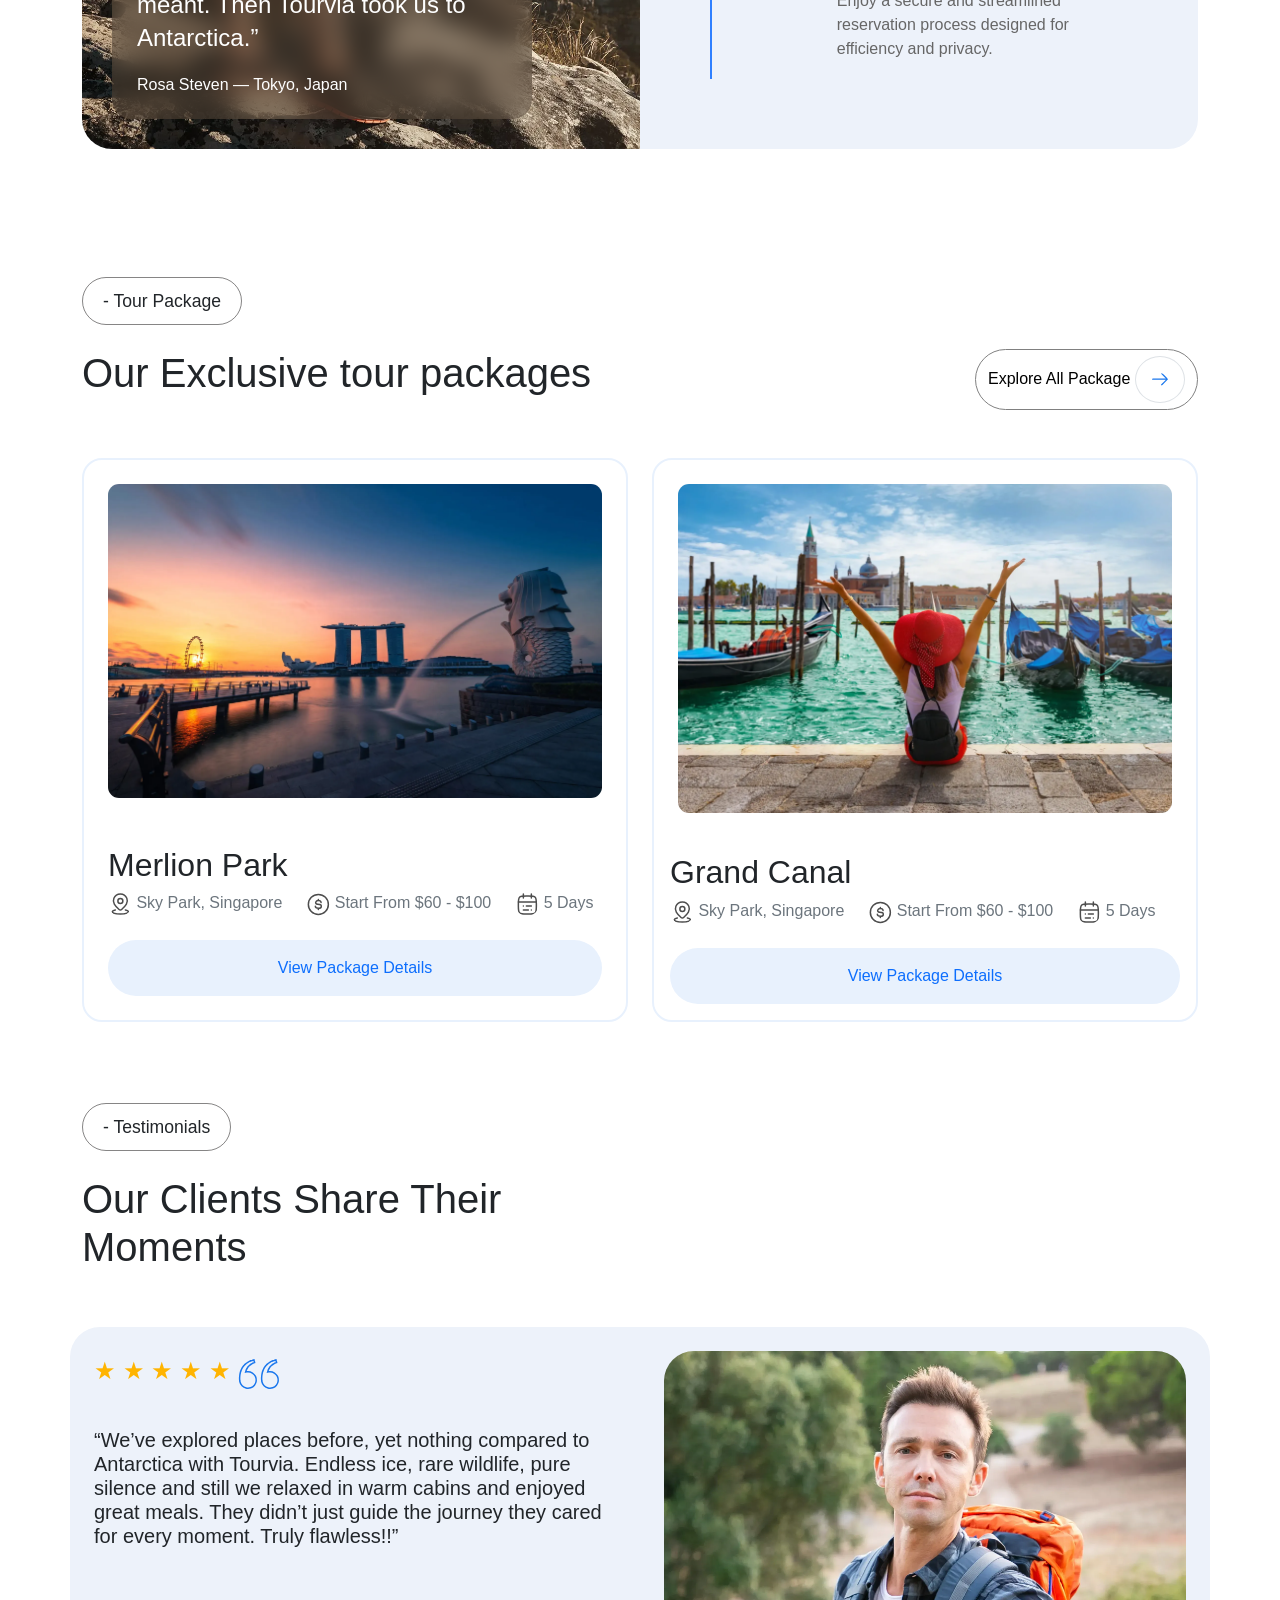
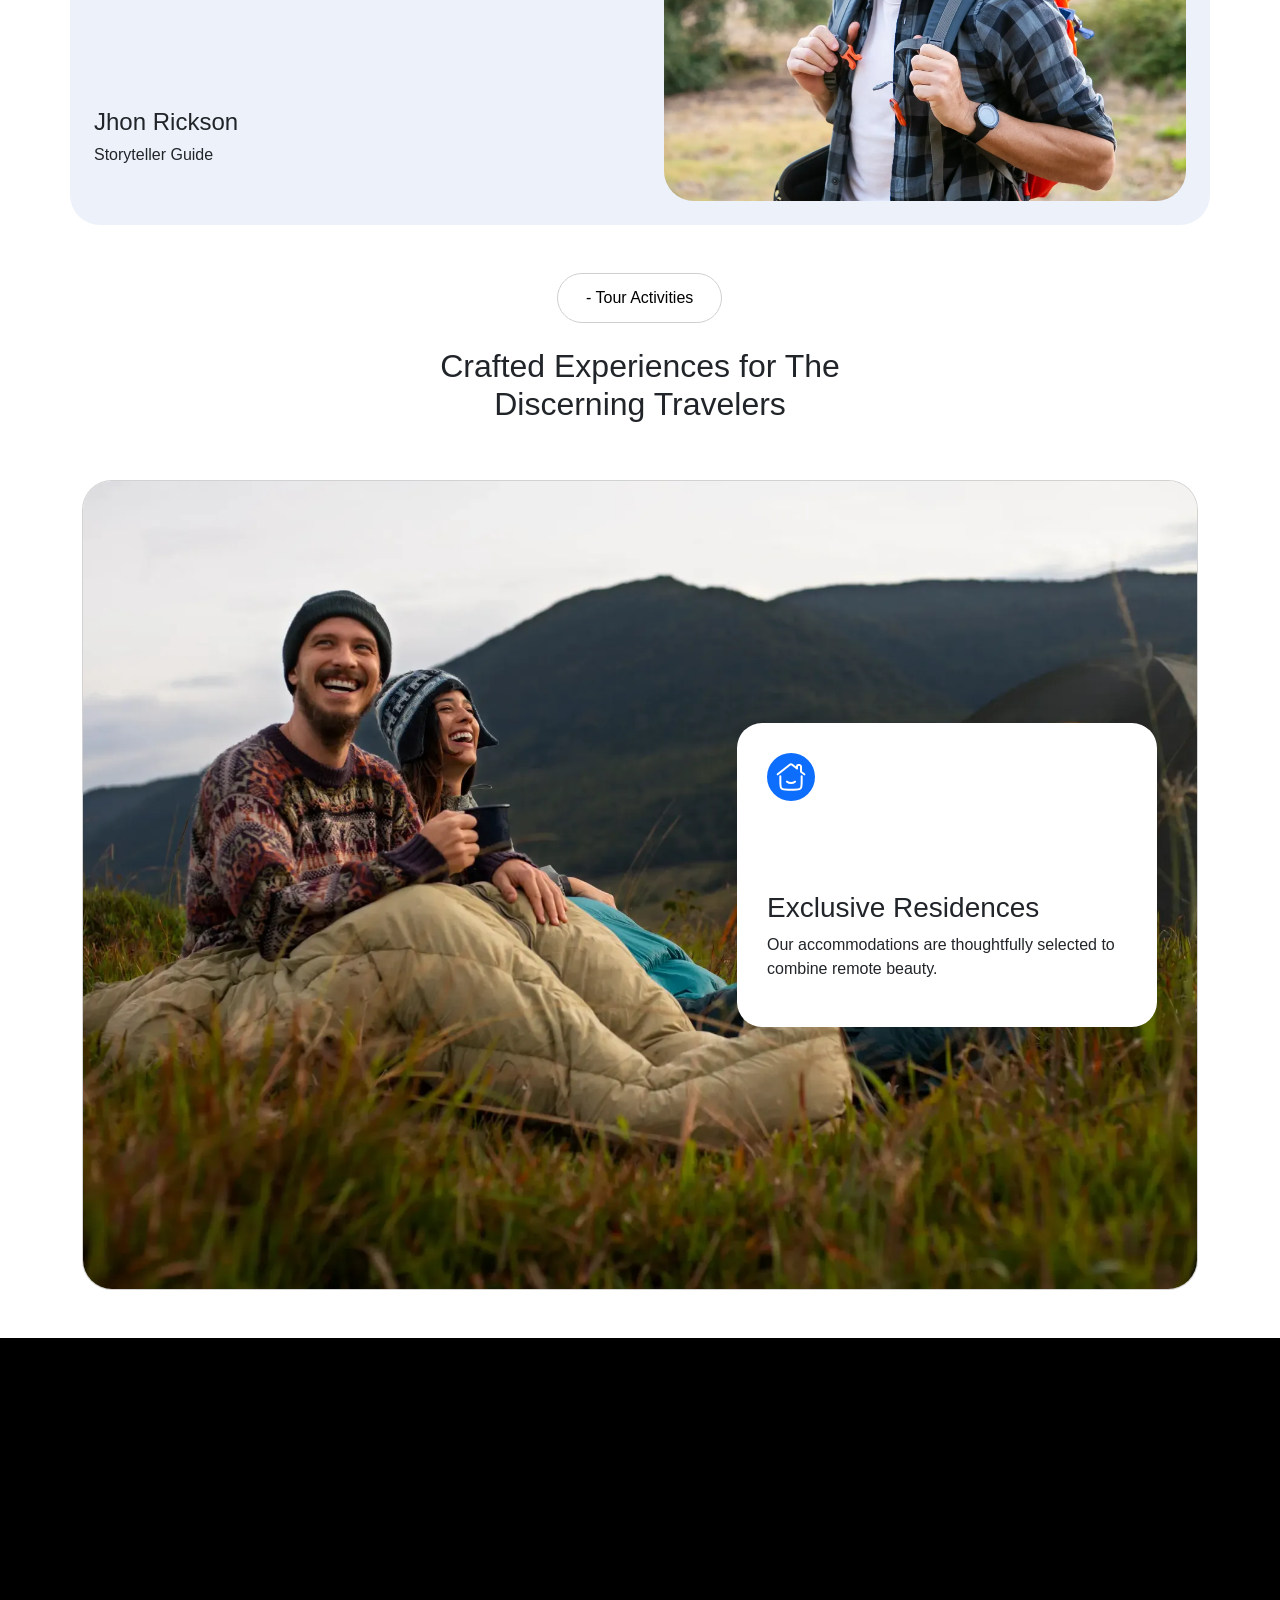
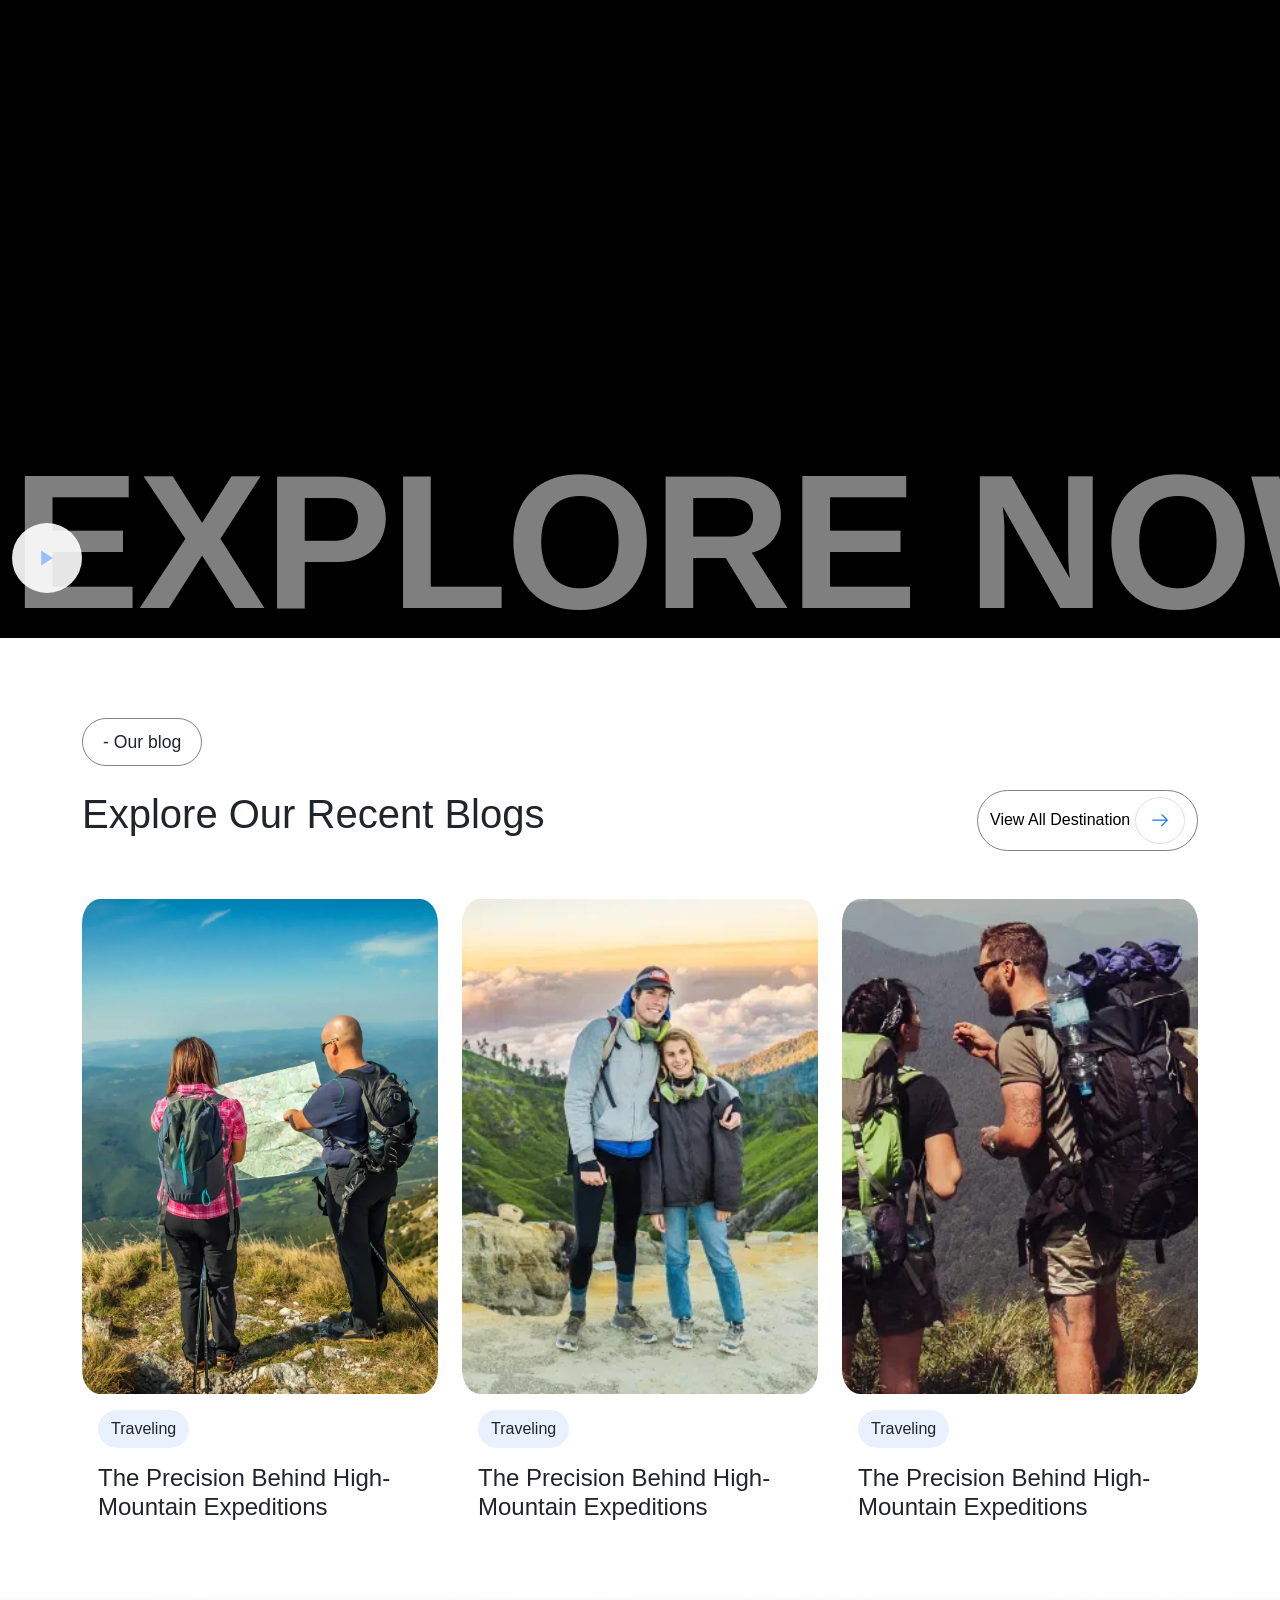
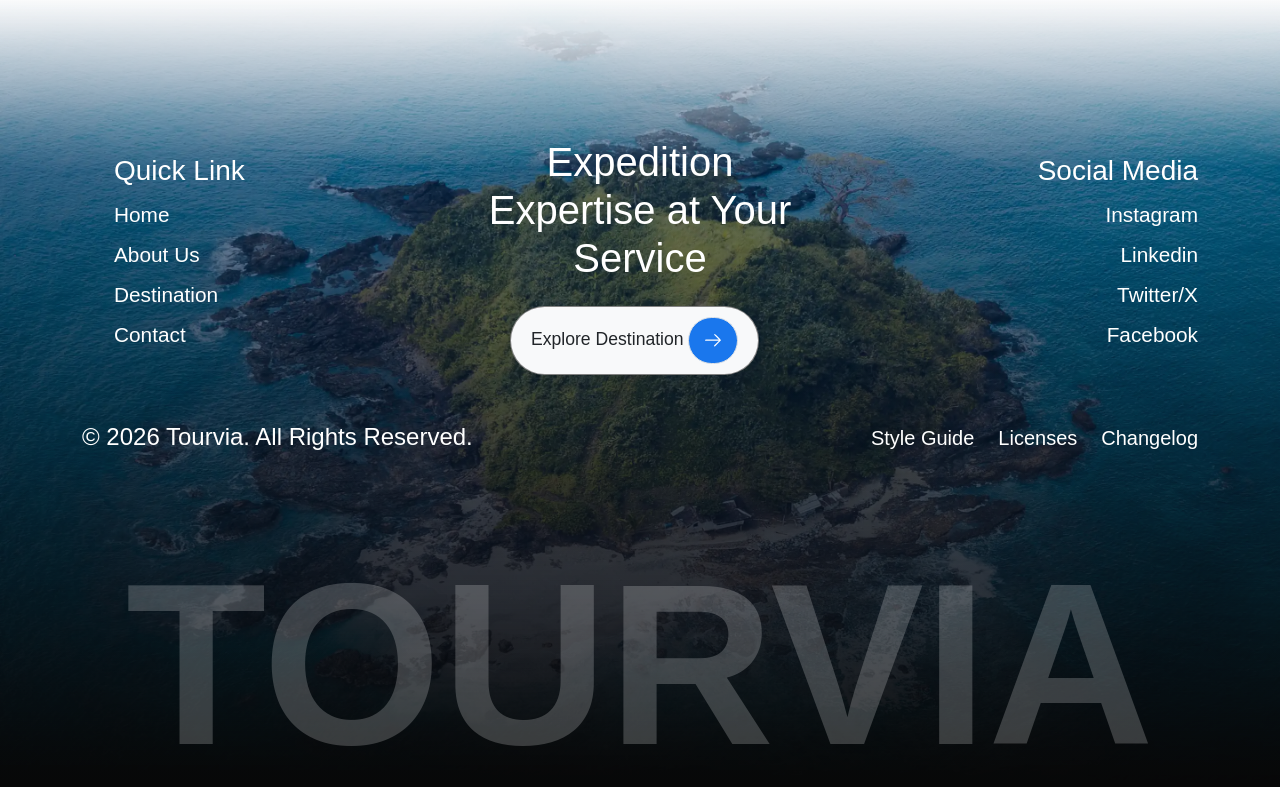
==== commit 1a22232b: "animation added" ====
--- a/index.html
+++ b/index.html
@@ -109,7 +109,7 @@
             <div class="container mt-5">
                 <div class="row">
                     <div class="col-12 d-flex justify-content-center align-items-center">
-                        <button class="btn who-badge">
+                        <button class="btn who-badge reveal">
                             - Who We Are
                         </button>
 
@@ -117,7 +117,7 @@
                 </div>
 
                 <div class="row mt-4 text-center about-des">
-                    <p>Founded in 2010, our journey Began With A <br>
+                    <p class="reveal">Founded in 2010, our journey Began With A <br>
                         Single Vision to Redefine Meaningful <br>
                         exploration. Today, we’re trusted name in <br>
                         curated luxury expeditions worldwide</p>
@@ -125,14 +125,14 @@
 
                 <div class="row mt-3">
                     <div class="col-12 d-flex justify-content-center align-items-center">
-                        <button class="btn more bg-primary">More About Us <img src="./assest/arrow.svg" alt=""
+                        <button class="btn more bg-primary reveal">More About Us <img src="./assest/arrow.svg" alt=""
                                 class="border p-3 rounded-circle img"></button>
                     </div>
                 </div>
 
                 <div class="row mt-5 mb-5 d-flex justify-content-center align-items-center">
                     <div class="col-12 col-md-3">
-                        <div class="card about-card">
+                        <div class="card about-card reveal">
                             <div class="card-body">
                                 <h1 class="card-title about-card-title">5707<span class="text-primary">+</span></h1>
                                 <h5 class="card-text text-secondary">Our Happy Travelers</h5>
@@ -142,13 +142,13 @@
                     </div>
 
                     <div class="col-12 col-md-5">
-                        <div class="card about-card">
+                        <div class="card about-card reveal" data-delay="150">
                             <img src="./assest/about-img-2.webp" class="card-img-top" alt="...">
                         </div>
                     </div>
 
                     <div class="col-12 col-md-3">
-                        <div class="card about-card">
+                        <div class="card about-card reveal" data-delay="300">
                             <img src="./assest/img-4.webp" class="card-img-top p-4" alt="...">
                             <div class="card-body mb-3">
                                 <h1 class="card-title about-card-title">170<span class="text-primary">%</span></h1>
@@ -164,7 +164,7 @@
             <div class="container">
                 <div class="row">
                     <div class="col-12">
-                        <button class="btn who-badge">
+                        <button class="btn who-badge reveal">
                             - Destination
                         </button>
                     </div>
@@ -172,18 +172,18 @@
 
                 <div class="row mb-5">
                     <div class="col-12 col-md-6 mt-4">
-                        <h1>Most Popular destination</h1>
+                        <h1 class="reveal">Most Popular destination</h1>
                     </div>
 
                     <div class="col-12 col-md-6 mt-4 text-end">
-                        <button class="btn btn-outline-primary view-btn rounded-pill">View All Destination <img
+                        <button class="btn btn-outline-primary view-btn rounded-pill reveal">View All Destination <img
                                 src="./assest/arrow.svg" alt="" class="border p-3 rounded-circle"></button>
                     </div>
                 </div>
 
                 <div class="row mb-5 g-4">
                     <div class="col-12 col-md-4">
-                        <div class="card destination-card">
+                        <div class="card destination-card reveal">
                             <img src="./assest/destination-img.webp" class="card-img-top" alt="Japan">
                             <button class="destination-btn">
                                 Japan
@@ -197,7 +197,7 @@
                     </div>
 
                     <div class="col-12 col-md-4">
-                        <div class="card destination-card">
+                        <div class="card destination-card reveal" data-delay="150">
                             <img src="./assest/canada.webp" class="card-img-top" alt="Japan">
                             <button class="destination-btn">
                                 Canada
@@ -210,7 +210,7 @@
                     </div>
 
                     <div class="col-12 col-md-4">
-                        <div class="card destination-card">
+                        <div class="card destination-card reveal" data-delay="300">
                             <img src="./assest/dubai.webp" class="card-img-top" alt="Japan">
                             <button class="destination-btn">
                                 Dubai
@@ -227,7 +227,7 @@
 
         <section class="choose-section py-5">
             <div class="container">
-                <div class="row g-0 choose-wrapper d-flex justify-content-between">
+                <div class="row g-0 choose-wrapper d-flex justify-content-between reveal">
                     <div class="col-lg-6">
                         <div class="choose-image">
                             <img src="./assest/rating.webp" alt="travelers" class="img-fluid">
@@ -277,7 +277,7 @@
             <div class="container">
                 <div class="row">
                     <div class="col">
-                        <button class="btn who-badge">
+                        <button class="btn who-badge reveal">
                             - Tour Package
                         </button>
                     </div>
@@ -285,11 +285,11 @@
 
                 <div class="row mb-5">
                     <div class="col-12 col-md-6 mt-4">
-                        <h1>Our Exclusive tour packages</h1>
+                        <h1 class="reveal">Our Exclusive tour packages</h1>
                     </div>
 
                     <div class="col-12 col-md-6 mt-4 text-end">
-                        <button class="btn btn-outline-primary view-btn rounded-pill">Explore All Package <img
+                        <button class="btn btn-outline-primary view-btn rounded-pill reveal">Explore All Package <img
                                 src="./assest/arrow.svg" alt="" class="border p-3 rounded-circle"></button>
                     </div>
                 </div>
@@ -297,7 +297,7 @@
                 <div class="row">
                     <div class="col-12 col-md-6">
 
-                        <div class="card package-card">
+                        <div class="card package-card reveal">
                             <img src="./assest/merlion-park.webp" class="card-img-top p-4 package-img" alt="...">
                             <div class="card-body p-4">
                                 <h2 class="card-title">Merlion Park</h2>
@@ -317,7 +317,7 @@
 
                     <div class="col-12 col-md-6">
 
-                        <div class="card package-card">
+                        <div class="card package-card reveal" data-delay="150">
                             <img src="./assest/grand canal.webp" class="card-img-top p-4 package-img" alt="...">
                             <div class="card-body p-3">
                                 <h2 class="card-title mt-0">Grand Canal</h2>
@@ -341,7 +341,7 @@
             <div class="container">
                 <div class="row">
                     <div class="col">
-                        <button class="btn who-badge">
+                        <button class="btn who-badge reveal">
                             - Testimonials
                         </button>
                     </div>
@@ -349,14 +349,14 @@
 
                 <div class="row mb-5">
                     <div class="col-12 col-md-6 mt-4">
-                        <h1>Our Clients Share Their Moments
+                        <h1 class="reveal">Our Clients Share Their Moments
                         </h1>
                     </div>
                 </div>
             </div>
 
             <div class="container">
-                <div class="row testimonials-wrapper">
+                <div class="row testimonials-wrapper reveal">
                     <div class="col-lg-6 p-4">
 
                         <div class="stars">
@@ -386,10 +386,10 @@
             <div class="container mt-5">
                 <div class="row mt-5">
                     <div class="col-12 tour-col text-center">
-                        <button class="choose-btn">
+                        <button class="choose-btn reveal">
                             - Tour Activities
                         </button>
-                        <h2 class="mt-4">
+                        <h2 class="mt-4 reveal">
                             Crafted Experiences for The <br>
                             Discerning Travelers
                         </h2>
@@ -400,7 +400,7 @@
                 <div class="row mt-5 mb-5">
                     <div class="col-12">
 
-                        <div class="card tour-card">
+                        <div class="card tour-card reveal">
                             <img src="./assest/tour-img.webp" class="card-img-top img-fluid" alt="...">
 
                             <div class="tour-info-card" id="tourCard1">
@@ -468,7 +468,7 @@
             <div class="container">
                 <div class="row">
                     <div class="col-12">
-                        <button class="btn who-badge">
+                        <button class="btn who-badge reveal">
                             - Our blog
                         </button>
                     </div>
@@ -476,11 +476,11 @@
 
                 <div class="row mb-5">
                     <div class="col-12 col-md-6 mt-4">
-                        <h1>Explore Our Recent Blogs</h1>
+                        <h1 class="reveal">Explore Our Recent Blogs</h1>
                     </div>
 
                     <div class="col-12 col-md-6 mt-4 text-end">
-                        <button class="btn btn-outline-primary view-btn rounded-pill">View All Destination <img
+                        <button class="btn btn-outline-primary view-btn rounded-pill reveal">View All Destination <img
                                 src="./assest/arrow.svg" alt="" class="border p-3 rounded-circle">
                     </div>
                 </div>
@@ -489,7 +489,7 @@
 
                     <div class="col-12 col-md-4">
 
-                        <div class="card blog-card border-0">
+                        <div class="card blog-card border-0 reveal">
                             <img src="./assest/69af9604874b345ce9489f65_couple-looking-map-nanos-plateau-slovenia-overlooking-vipava-valley-p-2000.webp"
                                 class="card-img-top blog-img img-fluid" alt="...">
                             <div class="card-body">
@@ -503,7 +503,7 @@
 
                     <div class="col-12 col-md-4">
 
-                        <div class="card blog-card border-0">
+                        <div class="card blog-card border-0 reveal" data-delay="150">
                             <img src="./assest/69a93dbfc8935ad257159ca0_blog-img-2-p-800.webp"
                                 class="card-img-top blog-img img-fluid" alt="...">
                             <div class="card-body">
@@ -517,7 +517,7 @@
 
                     <div class="col-12 col-md-4">
 
-                        <div class="card blog-card border-0">
+                        <div class="card blog-card border-0 reveal" data-delay="300">
                             <img src="./assest/blog-img-3-p-800.webp" class="card-img-top blog-img img-fluid" alt="...">
                             <div class="card-body">
                                 <a href="#" class="btn travel-btn rounded-pill">Traveling</a>
@@ -632,6 +632,36 @@
                 card.el.style.top = topPercent + '%';
             });
         });
+
+        // ---- Scroll reveal animations ----
+        const revealEls = document.querySelectorAll('.reveal');
+        const revealObserver = new IntersectionObserver((entries) => {
+            entries.forEach(entry => {
+                if (entry.isIntersecting) {
+                    const delay = entry.target.getAttribute('data-delay') || 0;
+                    entry.target.style.transitionDelay = delay + 'ms';
+                    entry.target.classList.add('is-visible');
+                    revealObserver.unobserve(entry.target);
+                }
+            });
+        }, { threshold: 0.15, rootMargin: '0px 0px -60px 0px' });
+
+        revealEls.forEach(el => revealObserver.observe(el));
+
+        // ---- Hero load-in sequence ----
+        window.addEventListener('DOMContentLoaded', () => {
+            document.body.classList.add('hero-loaded');
+        });
+
+        // ---- Nav bar shrink/solidify on scroll ----
+        const navEl = document.querySelector('header nav');
+        window.addEventListener('scroll', () => {
+            if (window.scrollY > 60) {
+                navEl.classList.add('nav-scrolled');
+            } else {
+                navEl.classList.remove('nav-scrolled');
+            }
+        });
     </script>
 
 
--- a/style.css
+++ b/style.css
@@ -664,4 +664,210 @@
 .tour-info-card:hover {
   transform: scale(1.03);
   box-shadow: 0 15px 35px rgba(0, 0, 0, 0.25);
+}
+/* =========================================================
+   ANIMATIONS
+   ========================================================= */
+
+/* ---- Hero load-in sequence ---- */
+header,
+.tourvia,
+.mountain,
+.welcome-badge,
+.hero-heading,
+.hero-content .more,
+.hero-content-right {
+  opacity: 0;
+}
+
+.hero-loaded header {
+  animation: fadeDown 0.7s ease forwards;
+}
+
+.hero-loaded .tourvia {
+  animation: tourviaIn 1s cubic-bezier(0.16, 1, 0.3, 1) 0.15s forwards;
+}
+
+.hero-loaded .mountain {
+  animation: mountainIn 1.1s cubic-bezier(0.16, 1, 0.3, 1) 0.35s forwards;
+}
+
+.hero-loaded .welcome-badge {
+  animation: fadeUp 0.7s ease 0.6s forwards;
+}
+
+.hero-loaded .hero-heading {
+  animation: fadeUp 0.8s ease 0.75s forwards;
+}
+
+.hero-loaded .hero-content .more {
+  animation: fadeUp 0.7s ease 0.95s forwards;
+}
+
+.hero-loaded .hero-content-right {
+  animation: fadeInScale 0.8s cubic-bezier(0.16, 1, 0.3, 1) 1.05s forwards;
+}
+
+@keyframes fadeDown {
+  from { opacity: 0; transform: translateY(-20px); }
+  to   { opacity: 1; transform: translateY(0); }
+}
+
+@keyframes fadeUp {
+  from { opacity: 0; transform: translateY(28px); }
+  to   { opacity: 1; transform: translateY(0); }
+}
+
+@keyframes fadeInScale {
+  from { opacity: 0; transform: translateY(20px) scale(0.96); }
+  to   { opacity: 1; transform: translateY(0) scale(1); }
+}
+
+@keyframes tourviaIn {
+  from { opacity: 0; letter-spacing: 0.25em; }
+  to   { opacity: 0.9; letter-spacing: normal; }
+}
+
+@keyframes mountainIn {
+  from { opacity: 0; transform: translateX(-50%) translateY(30px); }
+  to   { opacity: 0.6; transform: translateX(-50%) translateY(0); }
+}
+
+/* subtle ambient drift so the hero never feels static */
+.hero-loaded .mountain {
+  animation:
+    mountainIn 1.1s cubic-bezier(0.16, 1, 0.3, 1) 0.35s forwards,
+    mountainFloat 6s ease-in-out 1.5s infinite;
+}
+
+@keyframes mountainFloat {
+  0%, 100% { transform: translateX(-50%) translateY(0); }
+  50%      { transform: translateX(-50%) translateY(-12px); }
+}
+
+/* welcome badge pulse ring */
+.welcome-badge {
+  position: relative;
+}
+.hero-loaded .welcome-badge::before {
+  content: "";
+  position: absolute;
+  inset: 0;
+  border-radius: 50px;
+  border: 1px solid rgba(255, 255, 255, 0.6);
+  animation: badgePulse 2.4s ease-out 1.4s infinite;
+}
+
+@keyframes badgePulse {
+  0%   { opacity: 0.7; transform: scale(1); }
+  100% { opacity: 0;   transform: scale(1.18); }
+}
+
+/* ---- Navbar: solidify on scroll ---- */
+.navbar-nav {
+  transition: background 0.3s ease, box-shadow 0.3s ease;
+}
+nav.nav-scrolled .navbar-nav {
+  background: rgba(255, 255, 255, 0.16);
+  box-shadow: 0 8px 24px rgba(0, 0, 0, 0.15);
+}
+
+/* ---- Scroll-reveal utility ---- */
+.reveal {
+  opacity: 0;
+  transform: translateY(50px);
+  transition: opacity 0.8s cubic-bezier(0.16, 1, 0.3, 1),
+              transform 0.8s cubic-bezier(0.16, 1, 0.3, 1);
+  will-change: opacity, transform;
+}
+
+.reveal.is-visible {
+  opacity: 1;
+  transform: translateY(0);
+}
+
+/* stagger destination/package/blog/about card grids automatically */
+.row .reveal:nth-child(2) { transition-delay: 0.1s; }
+.row .reveal:nth-child(3) { transition-delay: 0.2s; }
+
+/* ---- Card lift-in on hover, refined with a touch of rotation ---- */
+.destination-card,
+.about-card,
+.package-card,
+.video-card {
+  transform: translateY(0) scale(1);
+}
+.destination-card:hover,
+.package-card:hover,
+.about-card:hover {
+  transform: translateY(-8px);
+}
+
+/* ---- Play button breathing glow ---- */
+.play-btn {
+  animation: playPulse 2.6s ease-in-out infinite;
+}
+@keyframes playPulse {
+  0%, 100% { box-shadow: 0 0 0 0 rgba(255, 255, 255, 0.35); }
+  50%      { box-shadow: 0 0 0 14px rgba(255, 255, 255, 0); }
+}
+
+/* ---- Feature icon float ---- */
+.feature-icon {
+  animation: iconFloat 3.5s ease-in-out infinite;
+}
+@keyframes iconFloat {
+  0%, 100% { transform: translateY(0); }
+  50%      { transform: translateY(-6px); }
+}
+
+/* ---- Stars twinkle on the testimonials/review cards ---- */
+.stars {
+  display: inline-block;
+}
+.stars {
+  animation: none;
+}
+.review-card .stars span,
+.stars {
+  background: none;
+}
+
+/* ---- Arrow nudge on buttons that carry an arrow icon ---- */
+.more img,
+.view-btn img,
+.travel-btn ~ img {
+  transition: transform 0.3s ease;
+}
+.more:hover img,
+.view-btn:hover img {
+  transform: translateX(4px);
+}
+
+/* ---- Respect reduced motion preferences ---- */
+@media (prefers-reduced-motion: reduce) {
+  *,
+  *::before,
+  *::after {
+    animation-duration: 0.001ms !important;
+    animation-iteration-count: 1 !important;
+    transition-duration: 0.001ms !important;
+    scroll-behavior: auto !important;
+  }
+
+  .reveal {
+    opacity: 1 !important;
+    transform: none !important;
+  }
+
+  header,
+  .tourvia,
+  .mountain,
+  .welcome-badge,
+  .hero-heading,
+  .hero-content .more,
+  .hero-content-right {
+    opacity: 1 !important;
+    transform: none !important;
+  }
 }
